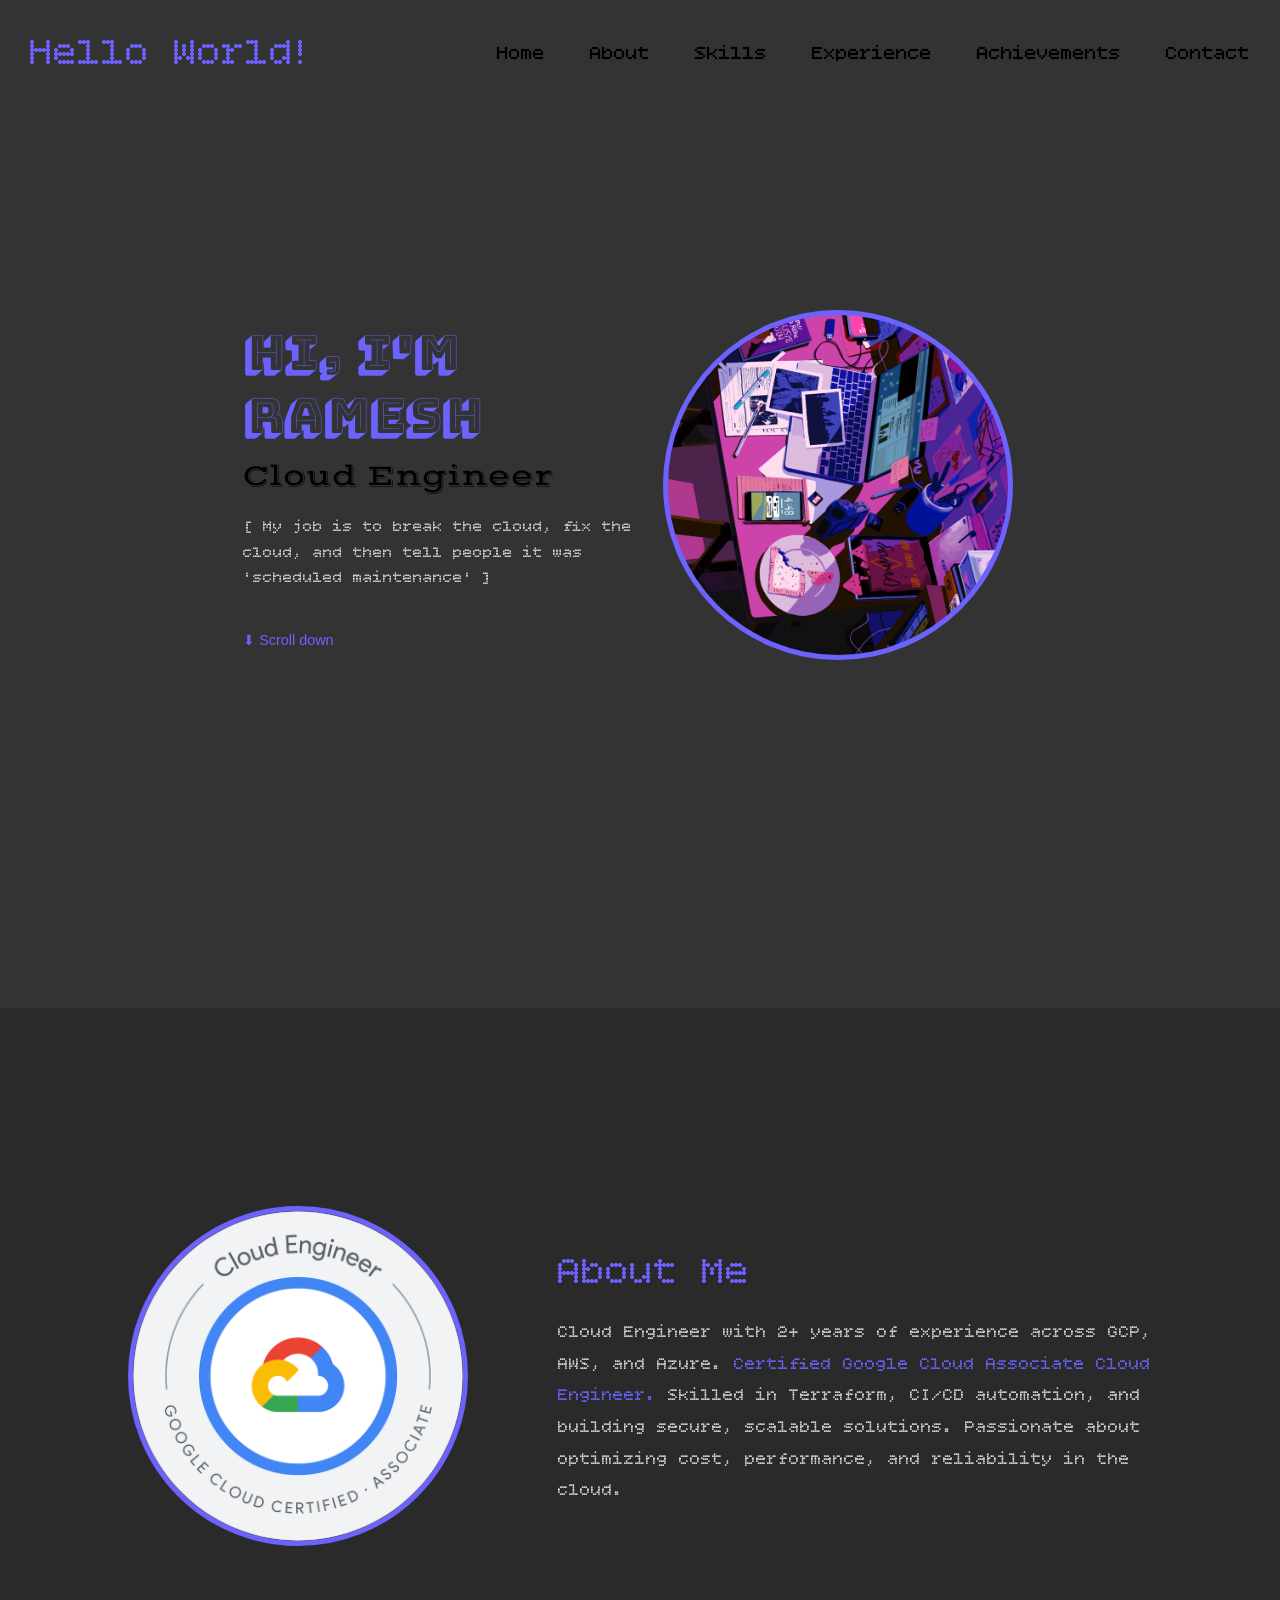
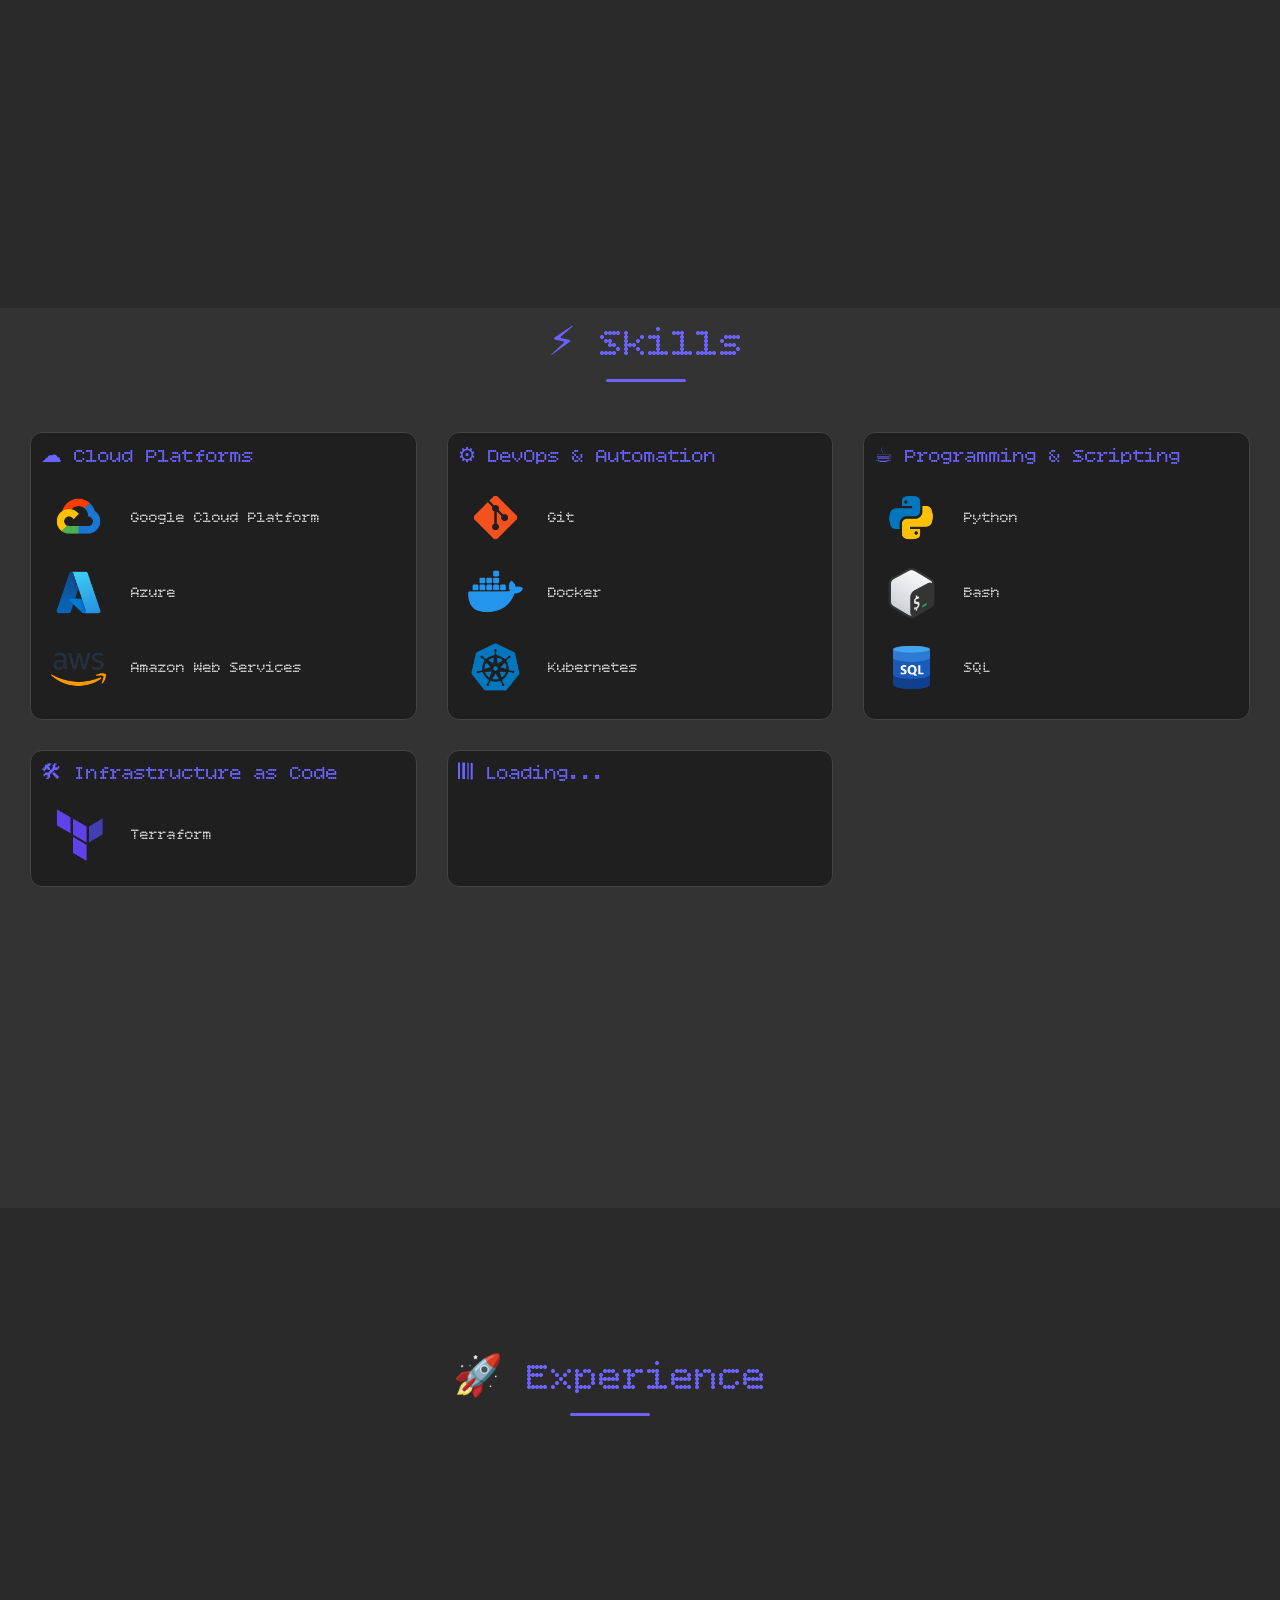
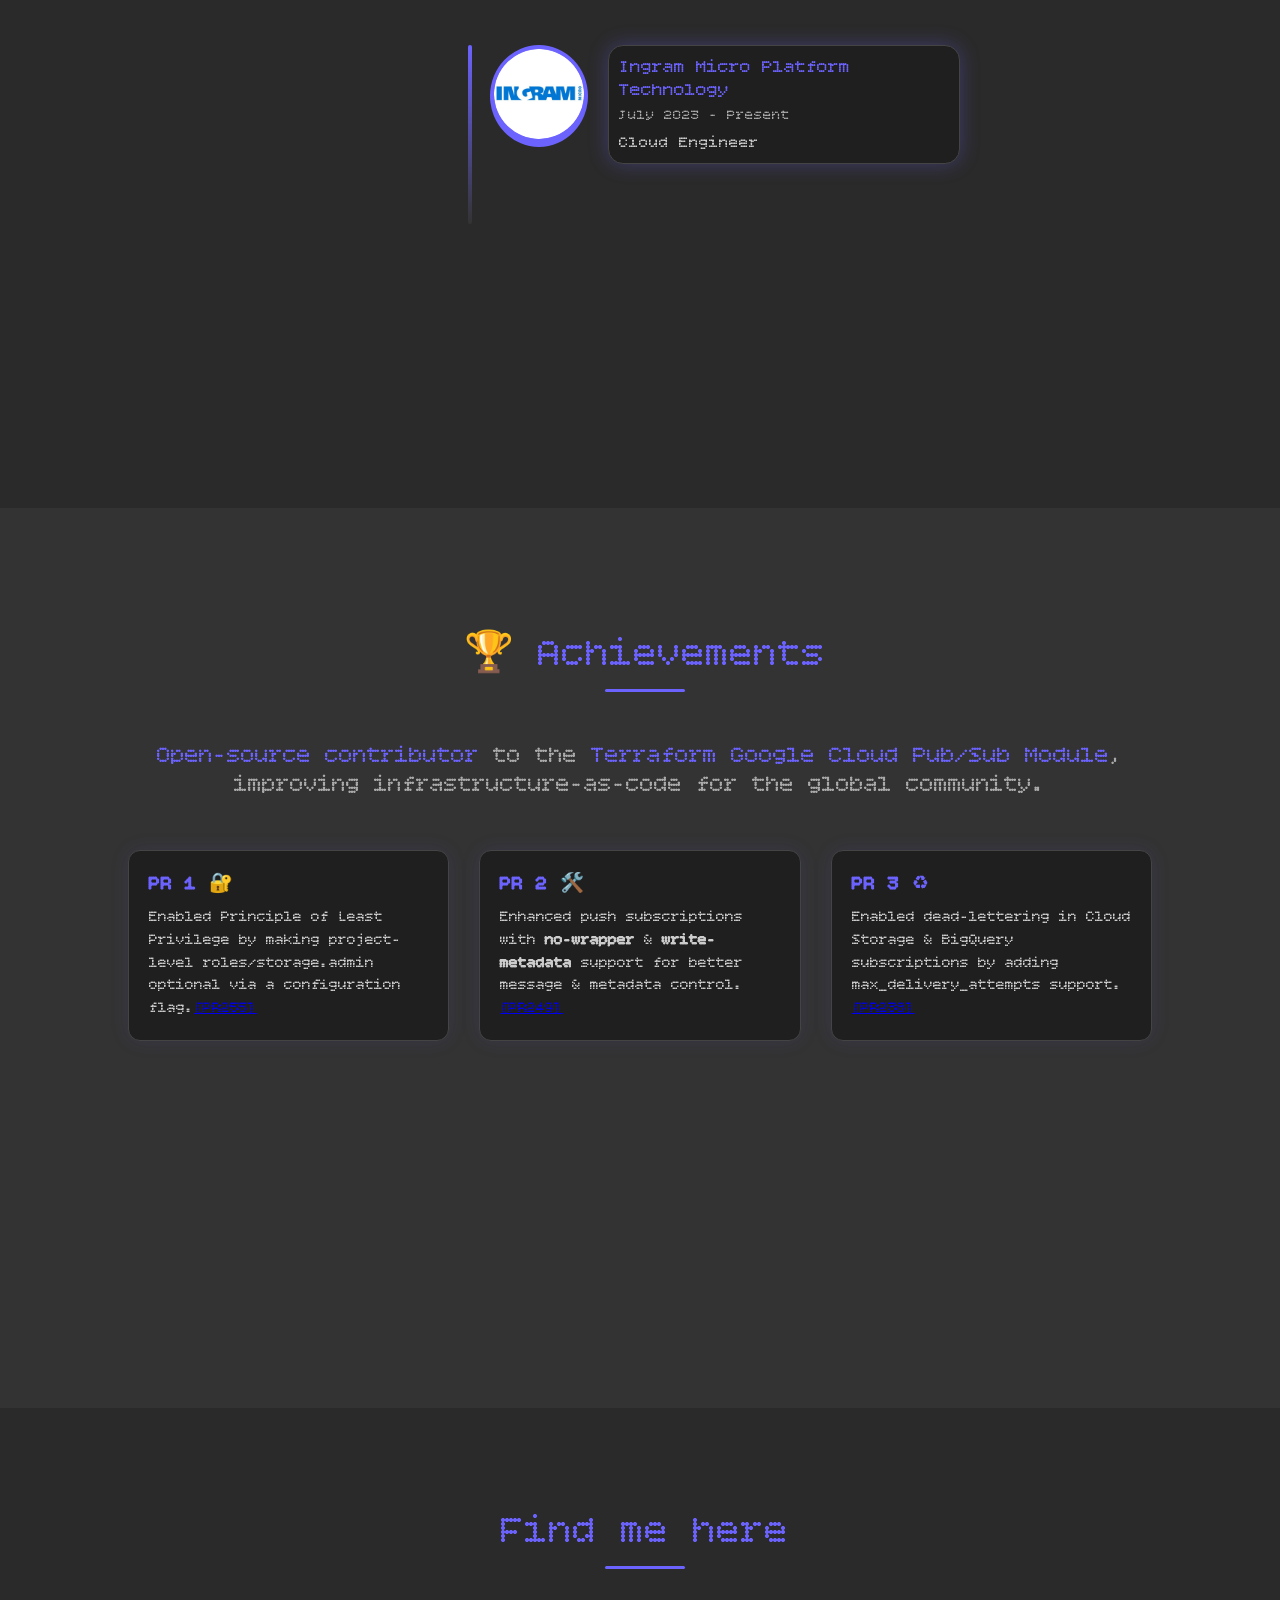
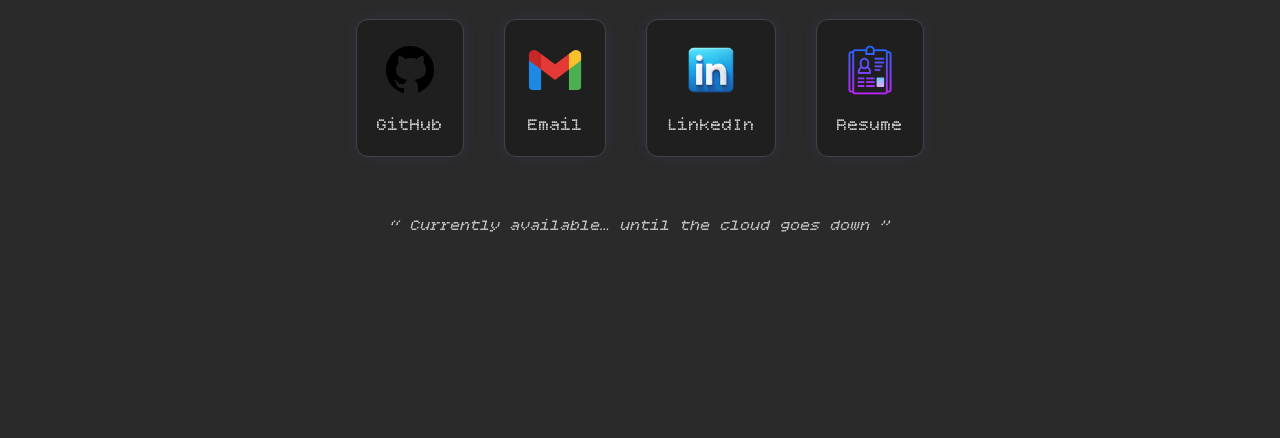
==== src/index.html @ 2ca356a4 "Final draft" ====
<!DOCTYPE html>
<html lang="en">
<head>
    <meta charset="UTF-8">
    <meta name="viewport" content="width=device-width, initial-scale=1.0">
    <title>Portfolio</title>
    <link rel="stylesheet" href="style.css">
    <link href="https://fonts.googleapis.com/css2?family=Bitcount+Single:wght@100..900&display=swap" rel="stylesheet">
    <link href="https://fonts.googleapis.com/css2?family=Finger+Paint&display=swap" rel="stylesheet">    
    <link href="https://fonts.googleapis.com/css2?family=Bungee+Shade&display=swap" rel="stylesheet">
    <link href="https://fonts.googleapis.com/css2?family=Vast+Shadow&display=swap" rel="stylesheet">
</head>
<body>

    <!-- ===== Navbar ===== -->
    <header>
        <div class="logo">Hello World!</div>

        <!-- Hamburger Menu Icon -->
        <div class="hamburger" id="hamburger">
            ☰
        </div>

        <nav id="nav-menu">
            <ul class="nav-links">
                <li><a href="#home" class="nav-link">Home</a></li>
                <li><a href="#about" class="nav-link">About</a></li>
                <li><a href="#skills" class="nav-link">Skills</a></li>
                <li><a href="#experience" class="nav-link">Experience</a></li>
                <li><a href="#achievements" class="nav-link">Achievements</a></li>
                <li><a href="#contact" class="nav-link">Contact</a></li>
            </ul>
        </nav>
    </header>

    <!-- ===== Hero Section ===== -->
<section class="hero" id="home">
    <div class="hero-text">
        <h1>Hi, I'm Ramesh</h1>
        <h3>Cloud Engineer</h3>
        <p>
            [ My job is to break the cloud, fix the cloud, and then tell people it was 'scheduled maintenance' ]
        </p>
        <div class="scroll-down">
            <span>⬇ Scroll down</span>
        </div>
    </div>

    <div class="hero-image">
        <div class="image-bg"></div>
        <img src="./assets/gif1.gif" alt="img1">
    </div>
</section>

<!-- ===== About Section ===== -->
<section class="about" id="about">
    <div class="about-image">
        <img src="./assets/badge.png" alt="About Me">
    </div>
    <div class="about-text">
        <h2>About Me</h2>
        <p>
            Cloud Engineer with 2+ years of experience across GCP, AWS, and Azure. 
            <span class="cert">Certified Google Cloud Associate Cloud Engineer.</span>
            Skilled in Terraform, CI/CD automation, and building secure, scalable solutions. 
            Passionate about optimizing cost, performance, and reliability in the cloud.
        </p>
    </div>
</section>


<section class="skills" id="skills">
    <h2 class="section-title">⚡ Skills</h2>
    <div class="skills-grid">

        <div class="skill-category">
            <h3>☁ Cloud Platforms</h3>
            <div class="skill-items">
                <span><img src="./assets/gcp.png" alt="GCP">Google Cloud Platform</span>
                <span><img src="./assets/azure.png" alt="Azure">Azure</span>
                <span><img src="./assets/aws.png" alt="AWS">Amazon Web Services</span>
            </div>
        </div>

        <div class="skill-category">
            <h3>⚙ DevOps & Automation</h3>
            <div class="skill-items">
                <span><img src="./assets/git.png" alt="Git">Git</span>
                <span><img src="./assets/docker.png" alt="Docker">Docker</span>
                <span><img src="./assets/kubernetes.png" alt="Kubernetes">Kubernetes</span>
            </div>
        </div>

        <div class="skill-category">
            <h3> ☕︎ Programming & Scripting</h3>
            <div class="skill-items">
                <span><img src="./assets/python.png" alt="Python">Python</span>
                <span><img src="./assets/bash.png" alt="Bash">Bash</span>
                <span><img src="./assets/sql.png" alt="SQL">SQL</span>

            </div>
        </div>

        <div class="skill-category" id="sk">
            <h3>🛠 Infrastructure as Code</h3>
            <div class="skill-items">
                <span><img src="./assets/terraform.png" alt="Terraform">Terraform</span>
            </div>
        </div>

        <div class="skill-category" id="sk">
            <h3>𝄃𝄃𝄂 Loading...</h3>
        </div>

    </div>
</section>

<section class="experience" id="experience">
    <h2 class="section-title">🚀 Experience</h2>

    <div class="timeline">
        <!-- First Job -->
        <div class="timeline-item">
            <div class="timeline-icon">
                <img src="./assets/img.png" alt="Ingram Micro Logo">
            </div>
            <div class="timeline-content">
                <h3>Ingram Micro Platform Technology</h3>
                <span class="date">July 2023 - Present</span>
                <p>
                    Cloud Engineer
                </p>
            </div>
        </div>
    </div>
</section>

<section class="achievements" id="achievements">
    <h2 class="section-title">🏆 Achievements</h2>
    
    <p class="achievement-note">
        <span>Open-source contributor</span> to the <span>Terraform Google Cloud Pub/Sub Module</span>, improving infrastructure-as-code for the global community.
    </p>

    <div class="achievements-grid">
        <div class="achievement-card">
            <h3>PR 1 🔐</a></h3>
            <p>Enabled Principle of Least Privilege by making project-level roles/storage.admin optional via a configuration flag.<a href="https://github.com/terraform-google-modules/terraform-google-pubsub/pull/255">[PR255]</a></p>
        </div>

        <div class="achievement-card">
            <h3>PR 2 🛠️</h3>
            <p>Enhanced push subscriptions with <b>no-wrapper</b> & <b>write-metadata</b> support for better message & metadata control.<a href="https://github.com/terraform-google-modules/terraform-google-pubsub/pull/249">[PR249]</a></p>
        </div>

        <div class="achievement-card">
            <h3>PR 3 ♻️</h3>
            <p>Enabled dead-lettering in Cloud Storage & BigQuery subscriptions by adding max_delivery_attempts support.<a href="https://github.com/terraform-google-modules/terraform-google-pubsub/pull/238">[PR238]</a></p>
        </div>
    </div>
</section>

<section class="contact" id="contact">
    <h2 class="section-title">Find me here</h2>
    
    <div class="contact-grid">
        <!-- GitHub -->
        <a href="https://github.com/Ram1604" target="_blank" class="contact-card">
            <img src="./assets/github.png" alt="GitHub">
            <span>GitHub</span>
        </a>
        
        <!-- Email -->
        <a href="mailto:rameshsudhan11@gmail.com" class="contact-card">
            <img src="./assets/gmail.png" alt="Email">
            <span>Email</span>
        </a>
        
        <!-- LinkedIn -->
        <a href="https://www.linkedin.com/in/rameshsudhan/" target="_blank" class="contact-card">
            <img src="./assets/linkedin.png" alt="LinkedIn">
            <span>LinkedIn</span>
        </a>

        <!-- Resume -->
        <a href="./assets/resume.pdf" target="_blank" class="contact-card">
            <img src="./assets/resume.png" alt="Resume">
            <span>Resume</span>
        </a>
    </div>

    <p class="sarcasm">
        “ Currently available… until the cloud goes down ”
    </p>
</section>



    <script src="script.js"></script>

</body>
</html>
---- src/style.css ----
* {
    margin: 0;
    padding: 0;
    box-sizing: border-box;
}

body {
    font-family: Arial, sans-serif;
    
}

/* ===== Navbar General Styles ===== */
header {
    display: flex;
    justify-content: space-between;
    align-items: center;
    padding-left: 30px;
    padding-right: 30px;
    padding-top: 30px;
    padding-bottom: 30px;
    position: sticky;
    top: 0;
    z-index: 1000;
    background-color: #333;
}

.logo {
    font-size: 2.5rem;
    font-weight: bold;
    color: #6c63ff;
    font-family: "Bitcount Single", system-ui;
    font-optical-sizing: auto;
    font-weight: 400;
    font-style: normal;
    font-variation-settings:
     "slnt" 0,
     "CRSV" 0.5,
     "ELSH" 0,
     "ELXP" 0;
}

.nav-links {
    list-style: none;
    display: flex;
    gap: 45px;
    font-size: 20px;
    font-family: "Bitcount Single", system-ui;
    font-optical-sizing: auto;
    font-weight: 400;
    font-style: normal;
    font-variation-settings:
     "slnt" 0,
     "CRSV" 0.5,
     "ELSH" 0,
     "ELXP" 0;
}


.nav-link {
    text-decoration: none;
    color: black;
    font-weight: 500;
}

.nav-links a.active,
.nav-links a:hover {
    color: #6c63ff;
}

/* ===== Hamburger Icon ===== */
.hamburger {
    display: none;
    font-size: 1.8rem;
    cursor: pointer;
}

.hamburger.hide {
    display: none !important;
}


/* ==== 1st page ====*/

.hero {
    display: flex;
    align-items: center;
    justify-content: space-between;
    padding-top: 13px;
    padding-bottom: 160px;
    padding-left: 19%;
    padding-right: 19%;
    background-color: #333;
    min-height: 100vh;
    flex-wrap: wrap;
}

.hero-text {
    flex: 1;
}

.hero-text h1 {
    font-size: 3rem;
    font-weight: bold;
    color: #6c63ff;
    font-family: "Bungee Shade", sans-serif;
    font-weight: 400;
    font-style: normal;
}

.hero-text h1 span {
    color: #6c63ff;
}

.hero-text h3 {
    font-size: 1.9rem;
    color: balck;
    margin-top: 10px;
    font-family: "Vast Shadow", serif;
    font-weight: 500;
    font-style: normal;
}

.hero-text p {
    font-size: 1rem;
    color: #ccc;
    margin: 20px 0;
    line-height: 1.6;
    max-width: 400px;
    font-family: "Bitcount Single", system-ui;
    font-optical-sizing: auto;
    font-weight: 400;
    font-style: normal;
    font-variation-settings:
     "slnt" 0,
     "CRSV" 0.5,
     "ELSH" 0,
     "ELXP" 0;
    
}

.btn {
    display: inline-block;
    padding: 10px 20px;
    background: #6c63ff;
    color: white;
    text-decoration: none;
    border-radius: 5px;
    font-weight: 500;
}

.scroll-down {
    margin-top: 40px;
    font-size: 0.9rem;
    color: #6c63ff;
}

.hero-image {
    position: relative;
    flex: 1;
    display: flex;
    justify-content: center;
    align-items: center;
}

.image-bg {
    position: absolute;
    width: 350px;
    height: 350px;
    background: #6c63ff;
    border-radius: 50%;
    z-index: 0;
}

.hero-image img {
    position: relative;
    width: 340px;
    border-radius: 50%;
    object-fit: cover;
    z-index: 1;
}

/* ===== About Section ===== */

.about {
    display: flex;
    align-items: center;
    justify-content: space-between;
    background-color: #2a2a2a; /* subtle difference from hero background */
    gap: 90px;
    padding-top: 30px;
    padding-bottom: 190px;
    padding-left: 10%;
    padding-right: 10%;
    min-height: 100vh;
    flex-wrap: wrap;
}

.about-image img {
    width: 340px;
    border-radius: 50%;
    object-fit: cover;
    border: 5px solid #6c63ff;
    
}

.about-text {
    flex: 1;
    color: #ddd;
    font-family: "Bitcount Single", system-ui;
    background-color: #2a2a2a;
}

.about-text h2 {
    font-size: 2.5rem;
    color: #6c63ff;
    margin-bottom: 20px;
    font-family: "Bitcount Single", system-ui;
    font-optical-sizing: auto;
    font-weight: 400;
    font-style: normal;
    background-color: #2a2a2a;
    font-variation-settings:
     "slnt" 0,
     "CRSV" 0.5,
     "ELSH" 0,
     "ELXP" 0;
}

.about-text p {
    font-size: 1.1rem;
    line-height: 1.8;
    color: #ccc;
    background-color: #2a2a2a;
}

.about-text .cert {
    color: #6c63ff;
    background-color: #2a2a2a;
}

/* ===== Skill Section ===== */

.skills {
    padding-top: 10px;
    padding-bottom: 100px;
    padding-left: 30px;
    padding-right: 30px;
    background-color: #333;
    min-height: 100vh;
    flex-wrap: wrap;
}

.section-title {
    font-family: "Bitcount Single", system-ui;
    font-optical-sizing: auto;
    font-weight: 400;
    font-style: normal;
    font-variation-settings:
     "slnt" 0,
     "CRSV" 0.5,
     "ELSH" 0,
     "ELXP" 0;
    font-size: 2.5em;
    text-align: center;
    margin-bottom: 50px;
    color: #6c63ff;
    position: relative;
}

.section-title::after {
    content: "";
    display: block;
    width: 80px;
    height: 3px;
    background: #6c63ff;
    margin: 10px auto 0;
    border-radius: 3px;
}

.skills-grid {
    display: grid;
    grid-template-columns: repeat(auto-fit, minmax(320px, 1fr));
    gap: 30px;
}

.skill-category {
    background: #1f1f1f;
    padding: 10px;
    border-radius: 12px;
    border: 1px solid #444;
    transition: transform 0.3s ease, box-shadow 0.3s ease;
}


.skill-category:hover {
    transform: translateY(-5px);
    box-shadow: 0 0 15px #6c63ff;
}

.skill-category h3 {
    font-size: 1.3rem;
    color: #6c63ff;
    margin-bottom: 15px;
    font-family: "Bitcount Single", system-ui;
    font-optical-sizing: auto;
    font-weight: 400;
    font-style: normal;
    font-variation-settings:
     "slnt" 0,
     "CRSV" 0.5,
     "ELSH" 0,
     "ELXP" 0;
}

.skill-items span {
    display: flex;
    gap: 15px;
    align-items: center;
    margin: 8px 0;
    font-size: 0.95rem;
    color: #ccc;
    padding: 6px 10px;
    border-radius: 8px;
    transition: background 0.3s ease;
    font-family: "Bitcount Single", system-ui;
    font-optical-sizing: auto;
    font-weight: 400;
    font-style: normal;
    font-variation-settings:
     "slnt" 0,
     "CRSV" 0.5,
     "ELSH" 0,
     "ELXP" 0;
}

.skill-items img {
    width: 55px;
    height: 55px;
    margin-right: 10px;
}


.skill-category {
    opacity: 0;
    transform: translateY(30px);
    transition: all 0.6s ease;
}

.skill-category.visible {
    opacity: 1;
    transform: translateY(0);
}

/* ===== Experience Section ===== */


.experience {
    background-color: #2a2a2a;
    color: #ccc;
    display: flex;
    align-items: center;
    justify-content: space-between;
    background-color: #2a2a2a;
    gap: 90px;
    padding-top: 100px;
    padding-bottom: 240px;
    padding-left: 35%;
    padding-right: 25%;
    min-height: 100vh;
    flex-wrap: wrap;
}

.section-title {
    align-items: center;
    padding-left: 1%;
}

.timeline {
    position: relative;
    padding-left: 50px;
}

.timeline::before {
    content: "";
    position: absolute;
    left: 20px;
    top: 0;
    bottom: 0;
    width: 4px;
    background: linear-gradient(#6c63ff, #333);
    border-radius: 2px;
}

.timeline-item {
    position: relative;
    margin-bottom: 60px;
    opacity: 0;
    transform: translateY(50px);
    transition: all 0.6s ease;
    padding-left: 100px;
}

.timeline-item.visible {
    opacity: 1;
    transform: translateY(0);
}

.timeline-icon {
    position: absolute;
    left: -8px;
    background: #6c63ff;
    border-radius: 50%;
    padding: 1px;
    border: 3px solid #6c63ff;
}

.timeline-icon img {
    width: 90px;
    height: 90px;
    border-radius: 50%;
}

.timeline-content {
    background: #1f1f1f;
    padding:10px;
    border-radius: 15px;
    margin-left: 10px;
    border: 1px solid #444;
    box-shadow: 0 0 20px rgba(108, 99, 255, 0.3);
}

.timeline-content p {
    font-family: "Bitcount Single", system-ui;
    font-optical-sizing: auto;
    font-weight: 400;
    font-style: normal;
    font-variation-settings:
     "slnt" 0,
     "CRSV" 0.5,
     "ELSH" 0,
     "ELXP" 0;
}

.timeline-content h3 {
    margin-bottom: 5px;
    color: #6c63ff;
    font-family: "Bitcount Single", system-ui;
    font-optical-sizing: auto;
    font-weight: 400;
    font-style: normal;
    font-variation-settings:
     "slnt" 0,
     "CRSV" 0.5,
     "ELSH" 0,
     "ELXP" 0;
}

.timeline-content .date {
    font-size: 0.9rem;
    color: #aaa;
    display: block;
    margin-bottom: 10px;
    font-family: "Bitcount Single", system-ui;
    font-optical-sizing: auto;
    font-weight: 400;
    font-style: normal;
    font-variation-settings:
     "slnt" 0,
     "CRSV" 0.5,
     "ELSH" 0,
     "ELXP" 0;
}

/* ===== Achievements Section ===== */


.achievements {
    background-color: #333;
    padding: 120px 10%;
    color: #ccc;
    text-align: center;
    min-height: 100vh;
    flex-wrap: wrap;
}

.achievements-grid {
    display: grid;
    grid-template-columns: repeat(auto-fit, minmax(320px, 1fr));
    gap: 30px;
    margin-top: 50px;
}

.achievement-card {
    background: #1f1f1f;
    border: 1px solid #444;
    padding: 20px;
    border-radius: 12px;
    box-shadow: 0 0 20px rgba(108, 99, 255, 0.1);
    transition: transform 0.3s ease, box-shadow 0.3s ease;
    text-align: left;
    font-family: "Bitcount Single", system-ui;
    opacity: 0;
    transform: translateY(30px);
}

.achievement-card p code {
    color: #6c63ff;
}

.achievement-card h3 {
    color: #6c63ff;
    margin-bottom: 10px;
    font-size: 1.2rem;
}

.achievement-card p {
    font-size: 0.95rem;
    color: #ccc;
    line-height: 1.5;
}

.achievement-card:hover {
    transform: translateY(-5px);
    box-shadow: 0 0 15px #6c63ff;
}

.achievement-note {
    margin-top: 40px;
    font-size: 1rem;
    color: #aaa;
    font-style: italic;
}

.achievement-card.visible {
    opacity: 1;
    transform: translateY(0);
    transition: all 0.6s ease;
}

.achievement-note {
    font-family: "Bitcount Single", system-ui;
    font-optical-sizing: auto;
    font-weight: 400;
    font-style: normal;
    font-size: 1.5rem;
    font-variation-settings:
     "slnt" 0,
     "CRSV" 0.5,
     "ELSH" 0,
     "ELXP" 0;
}

.achievement-note span {
    color:#6c63ff;
}

/* ===== Contact Section ===== */

.contact {
    background-color: #2a2a2a;
    padding: 100px 10%;
    text-align: center;
    color: #ccc;
    min-height: 70vh;
    flex-wrap: wrap;

}

.contact-grid {
    display: flex;
    justify-content: center;
    gap: 40px;
    flex-wrap: wrap;
    margin-top: 50px;
}

.contact-card {
    background: #1f1f1f;
    padding: 20px;
    border-radius: 12px;
    border: 1px solid #444;
    box-shadow: 0 0 15px rgba(108, 99, 255, 0.1);
    text-decoration: none;
    color: #ccc;
    font-family: "Bitcount Single", system-ui;
    font-size: 1.1rem;
    transition: transform 0.3s ease, box-shadow 0.3s ease;
    display: flex;
    flex-direction: column;
    align-items: center;
    gap: 15px;
}

.contact-card img {
    width: 60px;
    height: 60px;
}

.contact-card:hover {
    transform: translateY(-5px);
    box-shadow: 0 0 15px #6c63ff;
    color: #6c63ff;
}

.sarcasm {
    margin-top: 60px;
    font-size: 1rem;
    font-style: italic;
    color: #ccc;
    font-family: "Bitcount Single", system-ui;
}



/* Mobile Responsive */
@media (max-width: 768px) {
    .about {
        flex-direction: column;
        text-align: center;
        padding: 50px 10%;
    }

    .about-image img {
        width: 200px;
        margin-bottom: 20px;
    }

    .about-text h2 {
        font-size: 2rem;
    }

    .about-text p {
        font-size: 1rem;
    }
}


/* ===== Mobile Styles ===== */
@media (max-width: 768px) {
    .hamburger {
        display: block;
    }

    nav {
        display: none;
        position: absolute;
        top: 60px;
        right: 0;
        background: #333;
        width: 200px;
        border-radius: 5px;
        box-shadow: 0 5px 15px rgba(0,0,0,0.1);
    }

    nav.show {
        display: block;
    }

    .nav-links {
        flex-direction: column;
        padding: 10px;
        gap: 5px;
    }

    .nav-links li {
        margin: 10px 0;
    }

    .logo {
        font-size: 1.5rem;
    }

    /* Hero section mobile adjustments */
    .hero {
        flex-direction: column-reverse; /* text first, image second */
        padding: 40px 10%; /* less padding for mobile */
        gap: 20px; /* space between text and image */
    }

    .hero-text h1 {
        font-size: 2rem;
    }

    .hero-text h3 {
        font-size: 1.5rem;
    }

    .hero-text {
        text-align: center;
    }

    .hero-text p {
        max-width: 100%;
    }

    .hero-image {
        margin-bottom: 0;
    }

    .image-bg {
        width: 220px;
        height: 220px;
    }

    .hero-image img {
        width: 210px;
    }

    .skills-grid {
        grid-template-columns: 1fr;
    }
    .timeline-item {
        padding-left: 60px;
    }

    .about-text p {
        font-size: 0.9rem;
        line-height: 1.8;
        color: #ccc;
        background-color: #2a2a2a;
    }

    .about {
        display: flex;
        align-items: center;
        justify-content: space-between;
        background-color: #2a2a2a;
        padding-bottom: 10px;
        padding-left: 10%;
        padding-right: 10%;    
    }

    .skills {
        padding: 13px 10%;
    }

    .section-title {
        font-size: 1.5em;
    }

    .skills-grid {
        display: grid;
        grid-template-columns: repeat(auto-fit, minmax(320px, 1fr));
        gap: 5px;
    }

    .skill-category {
        padding: 10px;
    }

    .skill-category h3 {
        font-size: 1em;
    }

    .skill-items span {
        font-size: 1rem;
        padding: 0px 8px;
    }

    .skill-items img {
        width: 23px;
        height: 23px;
    }

    .experience {
        padding-left: 100px;
        padding-right: 100px;
        padding-bottom: 260px;
        padding-top: 15px;
    }

    .timeline {
        padding-left: 45px;
    }

    .timeline-item {
        padding-left: 70px;
    }

    .timeline-icon {
        border-radius: 50%;
    }

    .timeline-icon img {
        width: 60px;
        height: 60px;
        border-radius: 50%;
    }

    .timeline-content h3 {
        font-size: 20px;
    }

    .timeline-content p {
        font-size: 20px;
    }

    .achievements {
        padding: 40px 10%;
    }

    .achievement-note {
        font-size: 1rem
    }

    .achievements-grid {
        gap: 2px;
        margin-top: 5px;
    }

    .achievement-card {
        padding: 5px
    }

    .achievement-note {
        margin-top: 10px;
    }
}
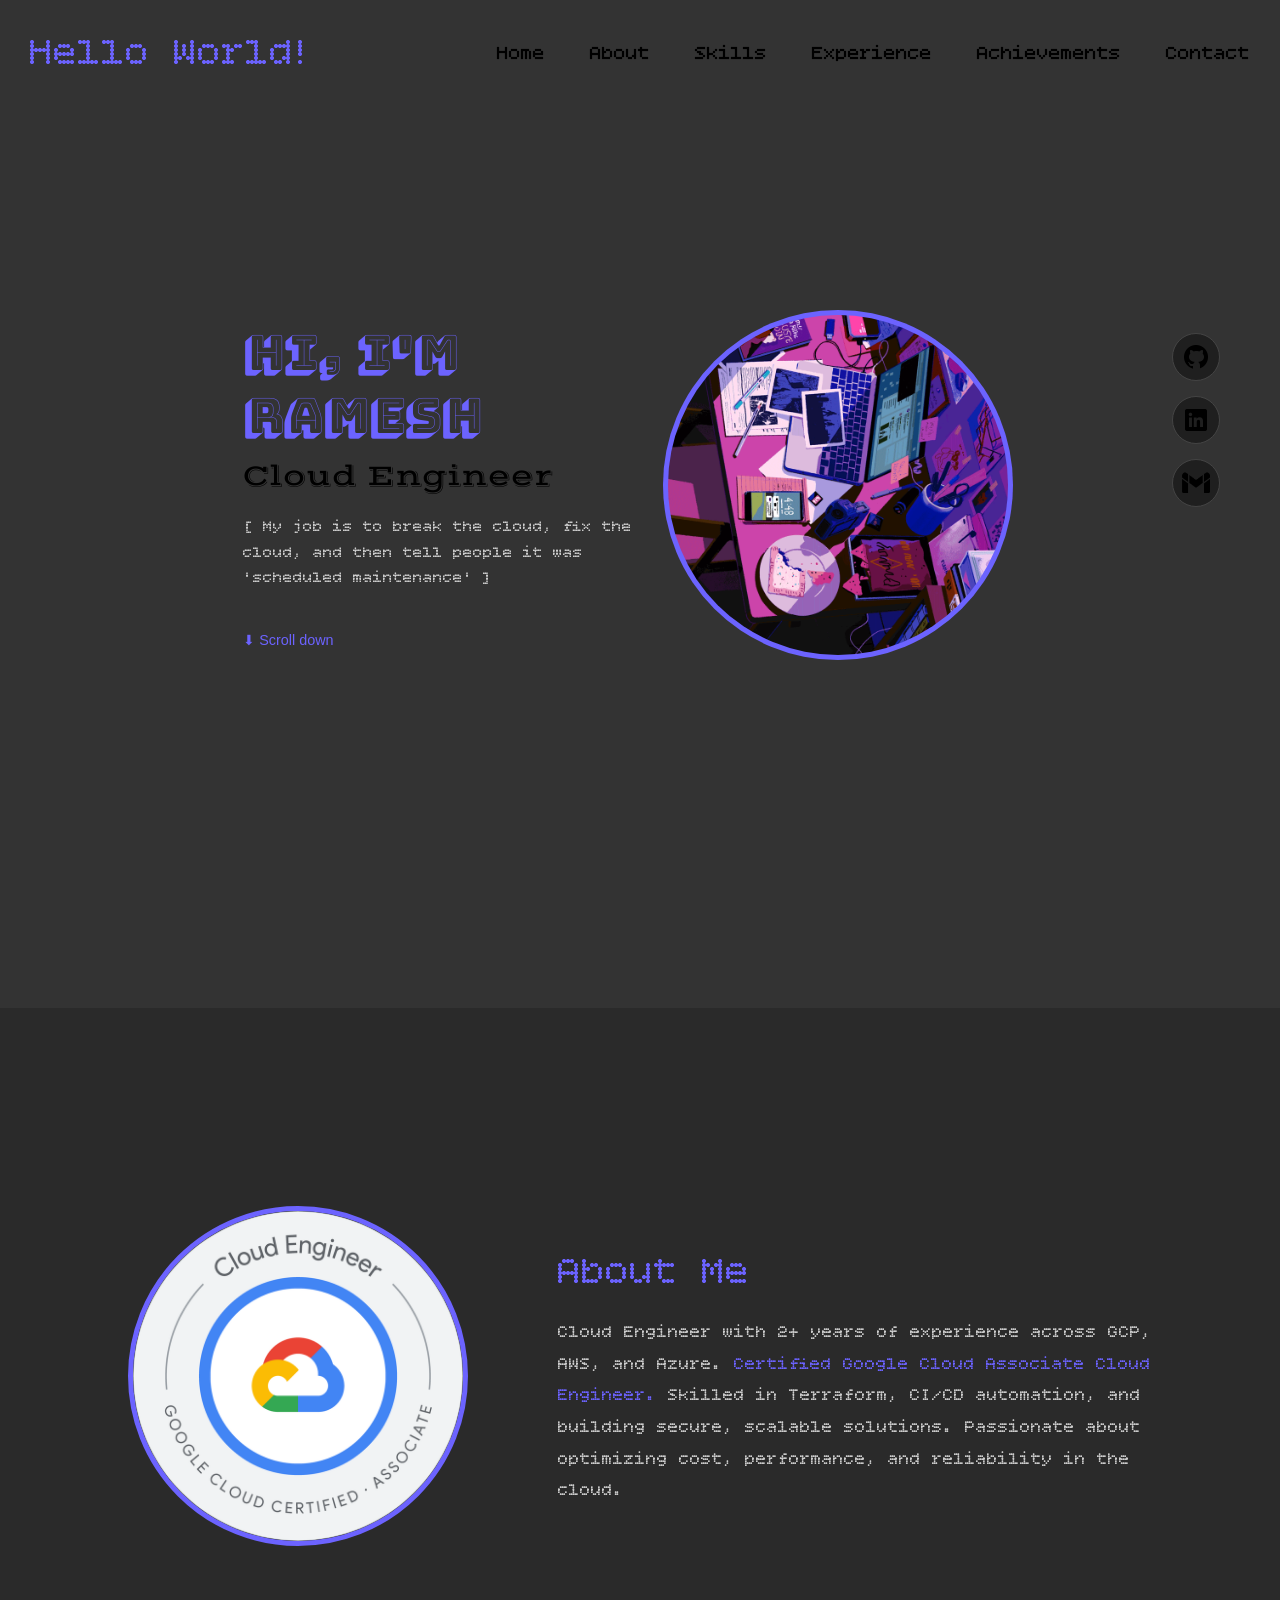
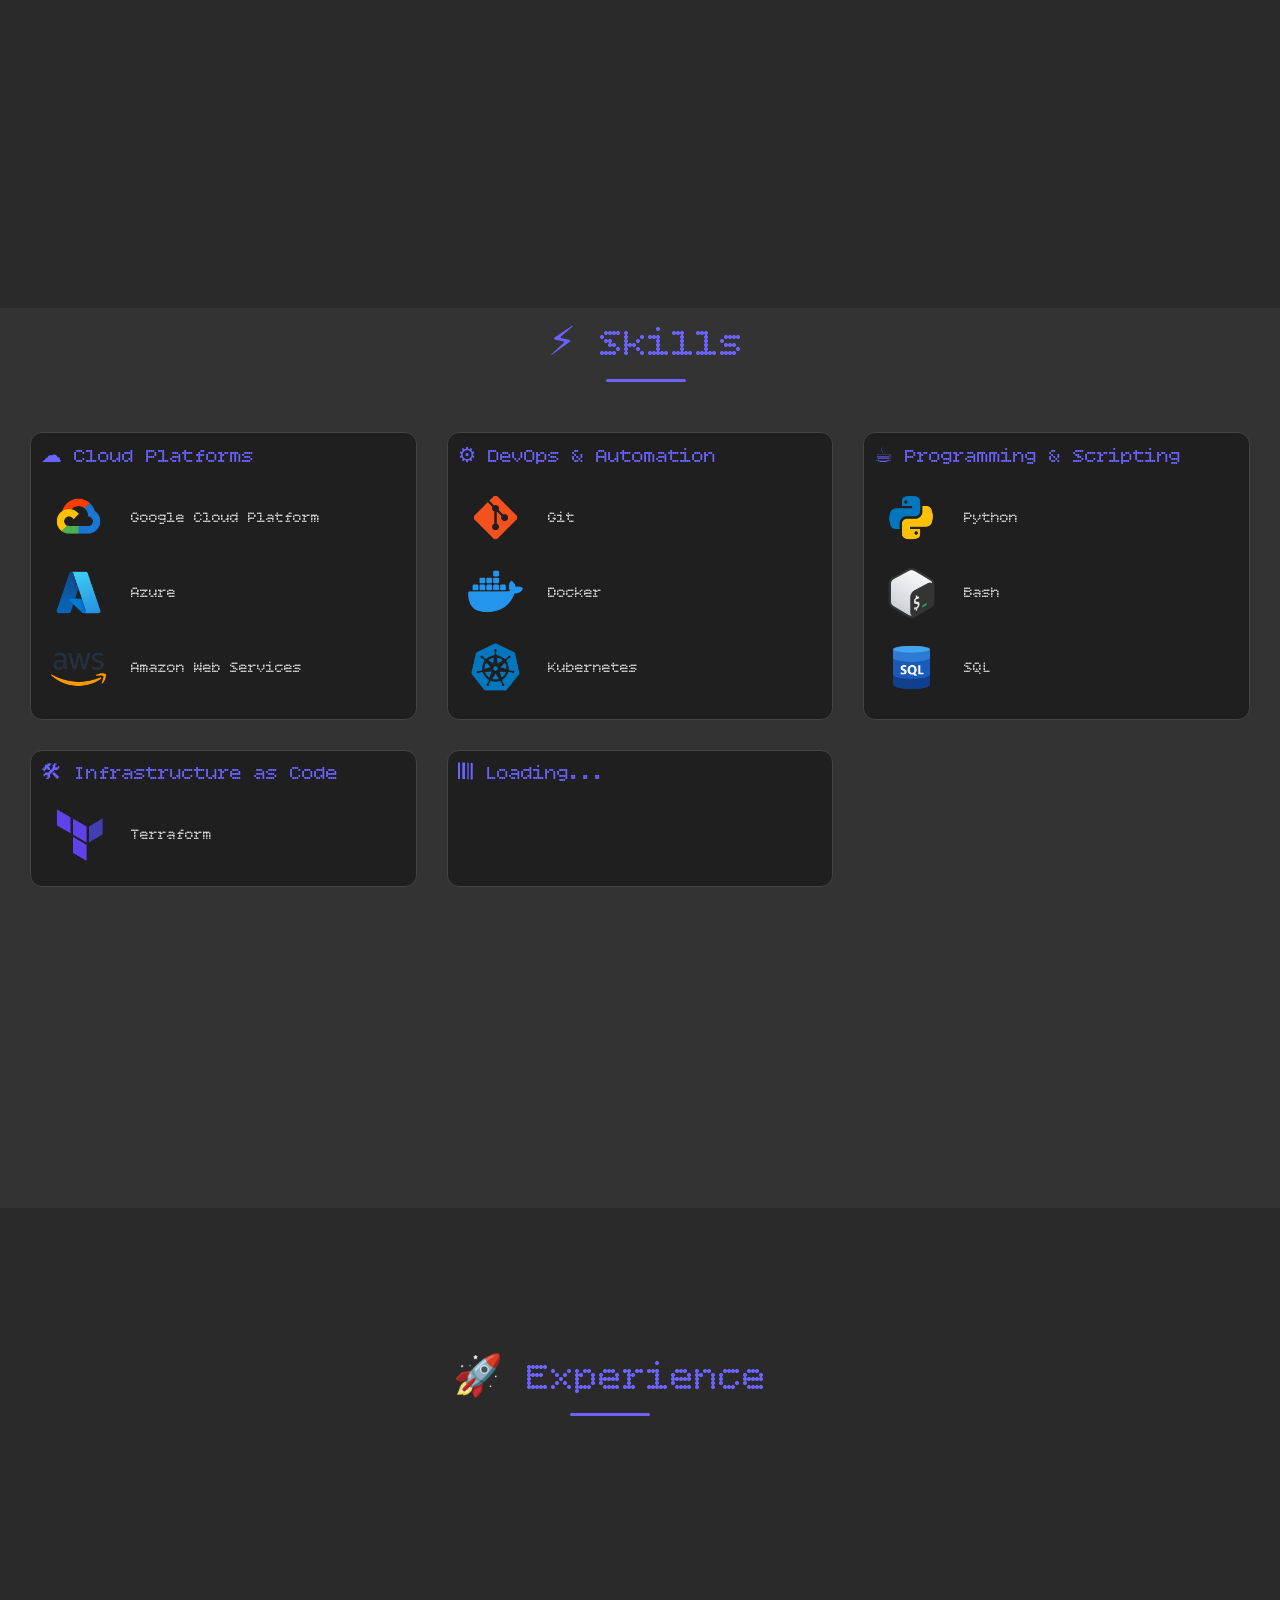
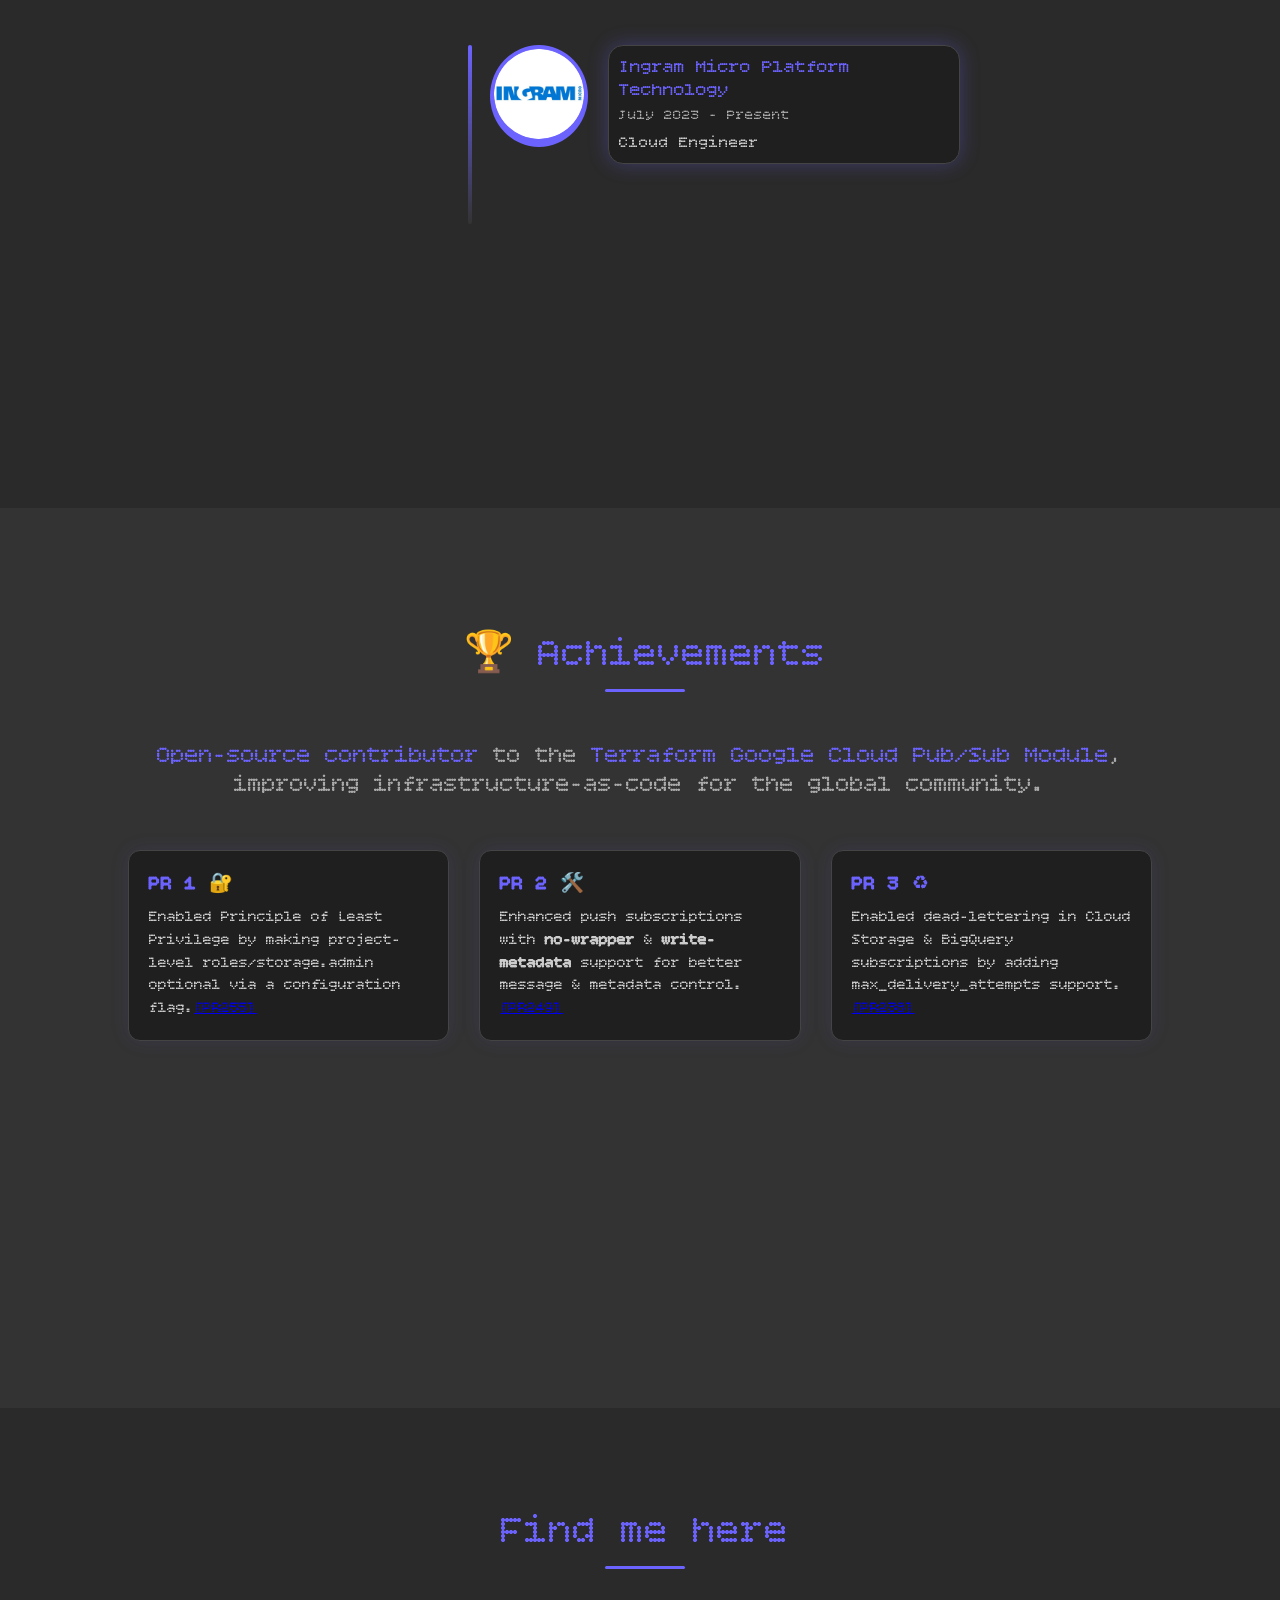
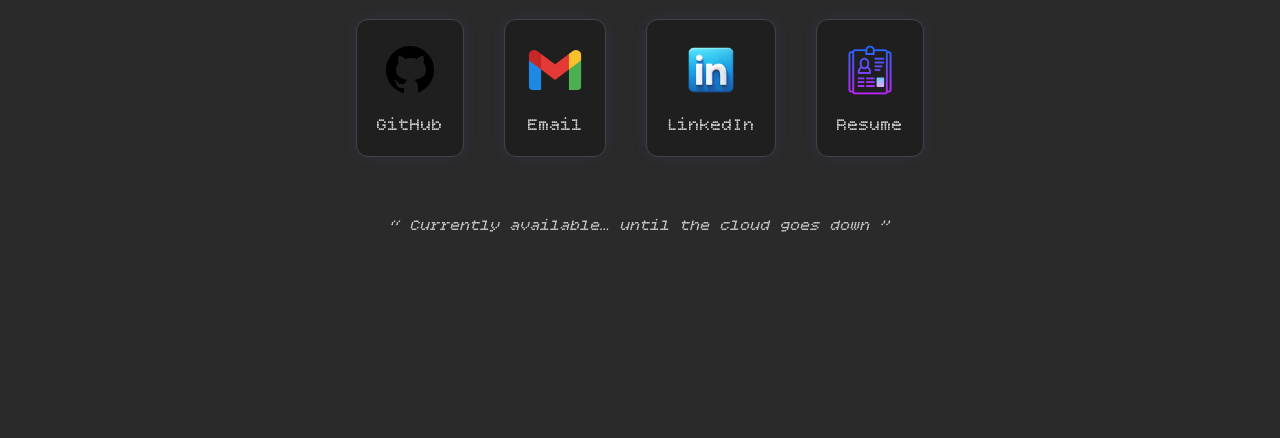
==== commit 0a50c373: "Adding social icons to page 1" ====
--- a/src/index.html
+++ b/src/index.html
@@ -12,7 +12,7 @@
 </head>
 <body>
 
-    <!-- ===== Navbar ===== -->
+    <!-- Navbar -->
     <header>
         <div class="logo">Hello World!</div>
 
@@ -33,7 +33,7 @@
         </nav>
     </header>
 
-    <!-- ===== Hero Section ===== -->
+    <!-- Home Section -->
 <section class="hero" id="home">
     <div class="hero-text">
         <h1>Hi, I'm Ramesh</h1>
@@ -50,9 +50,16 @@
         <div class="image-bg"></div>
         <img src="./assets/gif1.gif" alt="img1">
     </div>
-</section>
-
-<!-- ===== About Section ===== -->
+
+    <!-- Social Icons -->
+     <div class="social-icons">
+        <a href="https://github.com/Ram1604" target="_blank"><img src="./assets/github.png" alt="GitHub"></a>
+        <a href="https://www.linkedin.com/in/rameshsudhan/" target="_blank"><img src="./assets/linkedin1.png" alt="LinkedIn"></a>
+        <a href="mailto:rameshsudhan11@gmail.com"><img src="./assets/gmail1.png" alt="Email"></a>
+    </div>
+</section>
+
+<!--  About Section -->
 <section class="about" id="about">
     <div class="about-image">
         <img src="./assets/badge.png" alt="About Me">
--- a/src/style.css
+++ b/src/style.css
@@ -8,6 +8,72 @@
     font-family: Arial, sans-serif;
     
 }
+
+.hero,
+.about,
+.skills,
+.experience,
+.achievements,
+.contact {
+    padding-top: 60px; /* smaller consistent padding */
+    padding-bottom: 60px;
+}
+
+section {
+    margin: 0;
+}
+
+.hero,
+.about,
+.skills,
+.experience,
+.achievements,
+.contact {
+    background-clip: border-box;
+}
+
+html {
+    scroll-behavior: smooth;
+}
+
+:target {
+    scroll-margin-top: 80px; /* same as navbar height */
+}
+
+
+
+/* ===== Social Icons in Navbar ===== */
+.social-icons {
+    display: flex;
+    flex-direction: column;
+    gap: 15px;
+    position: absolute;
+    right: 60px;
+    top: 420px;
+    transform: translateY(-50%);
+}
+
+.social-icons a {
+    display: flex;
+    justify-content: center;
+    align-items: center;
+    background: #1f1f1f;
+    padding: 8px;
+    border-radius: 50%;
+    transition: transform 0.3s ease, box-shadow 0.3s ease;
+    border: 1px solid #444;
+}
+
+.social-icons img {
+    width: 30px;
+    height: 30px;
+}
+
+.social-icons a:hover {
+    transform: scale(1.2) rotate(10deg);
+    box-shadow: 0 0 12px #6c63ff;
+}
+
 
 /* ===== Navbar General Styles ===== */
 header {
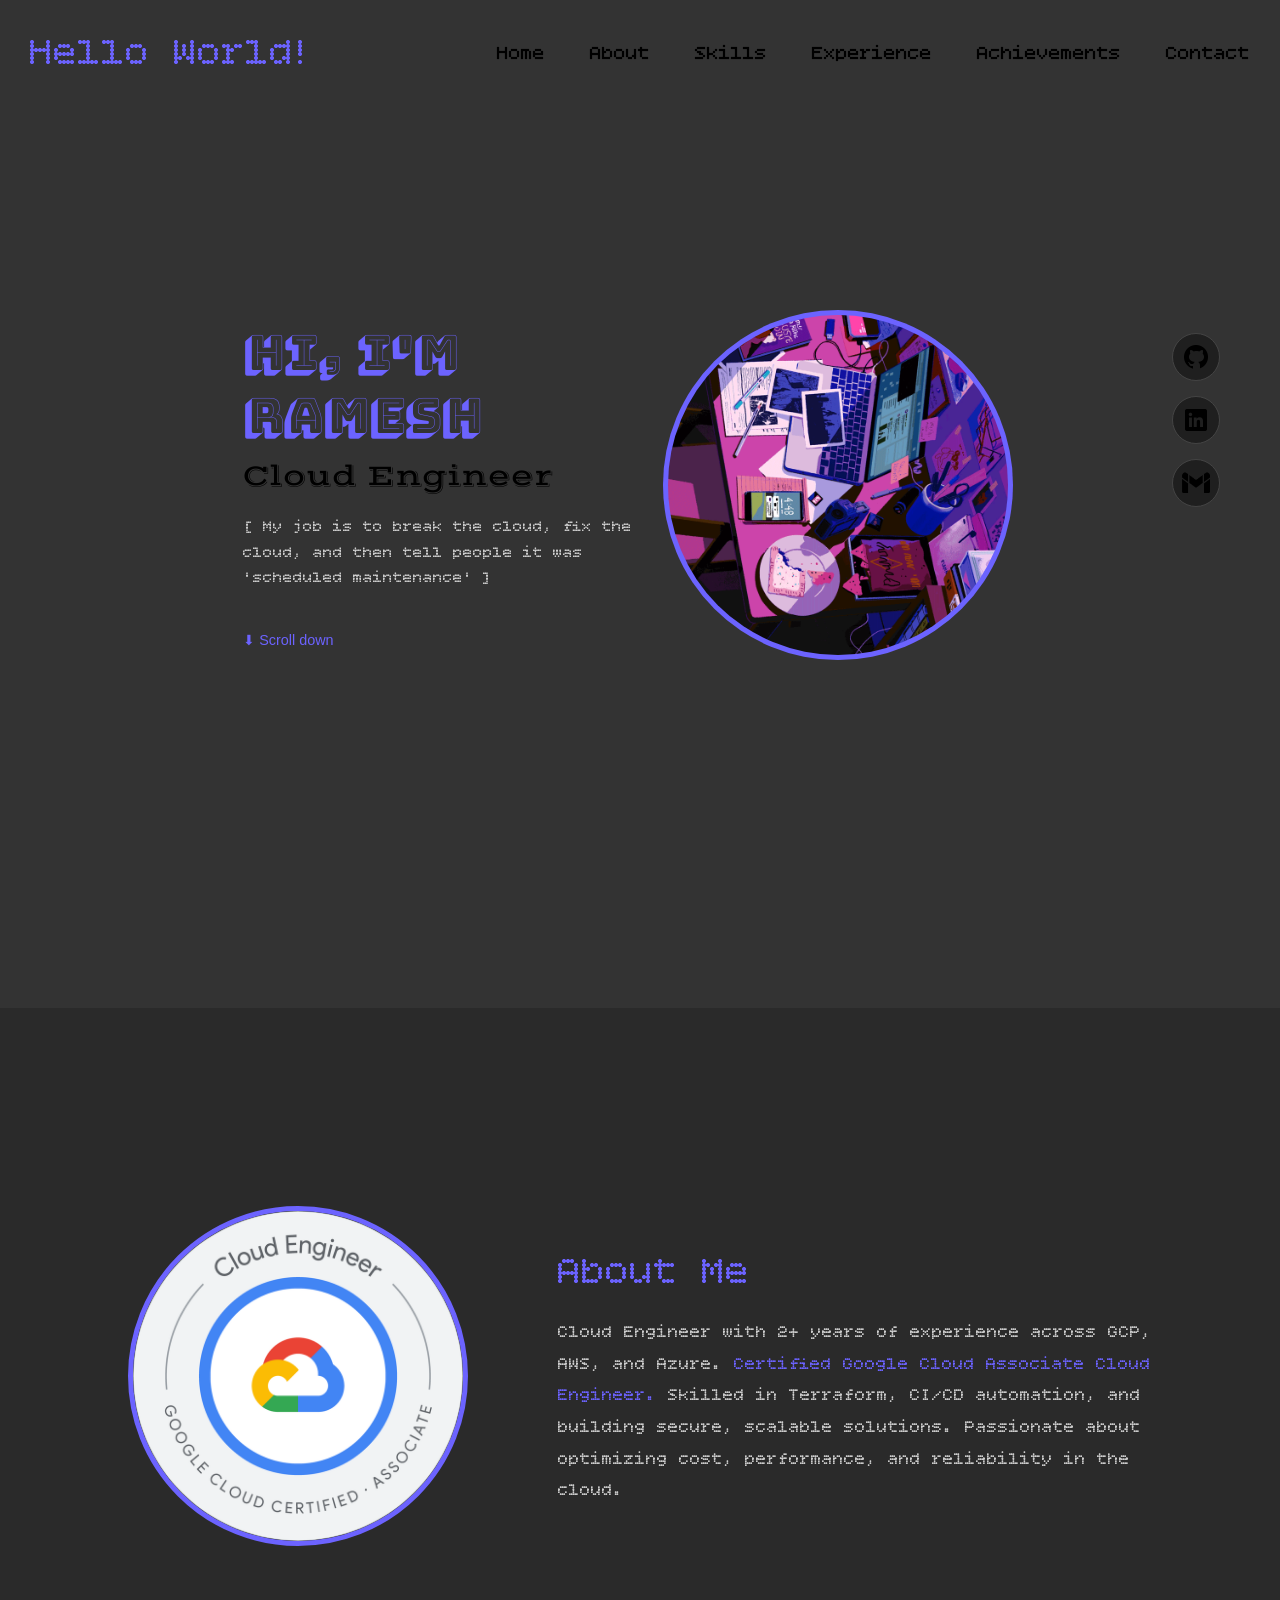
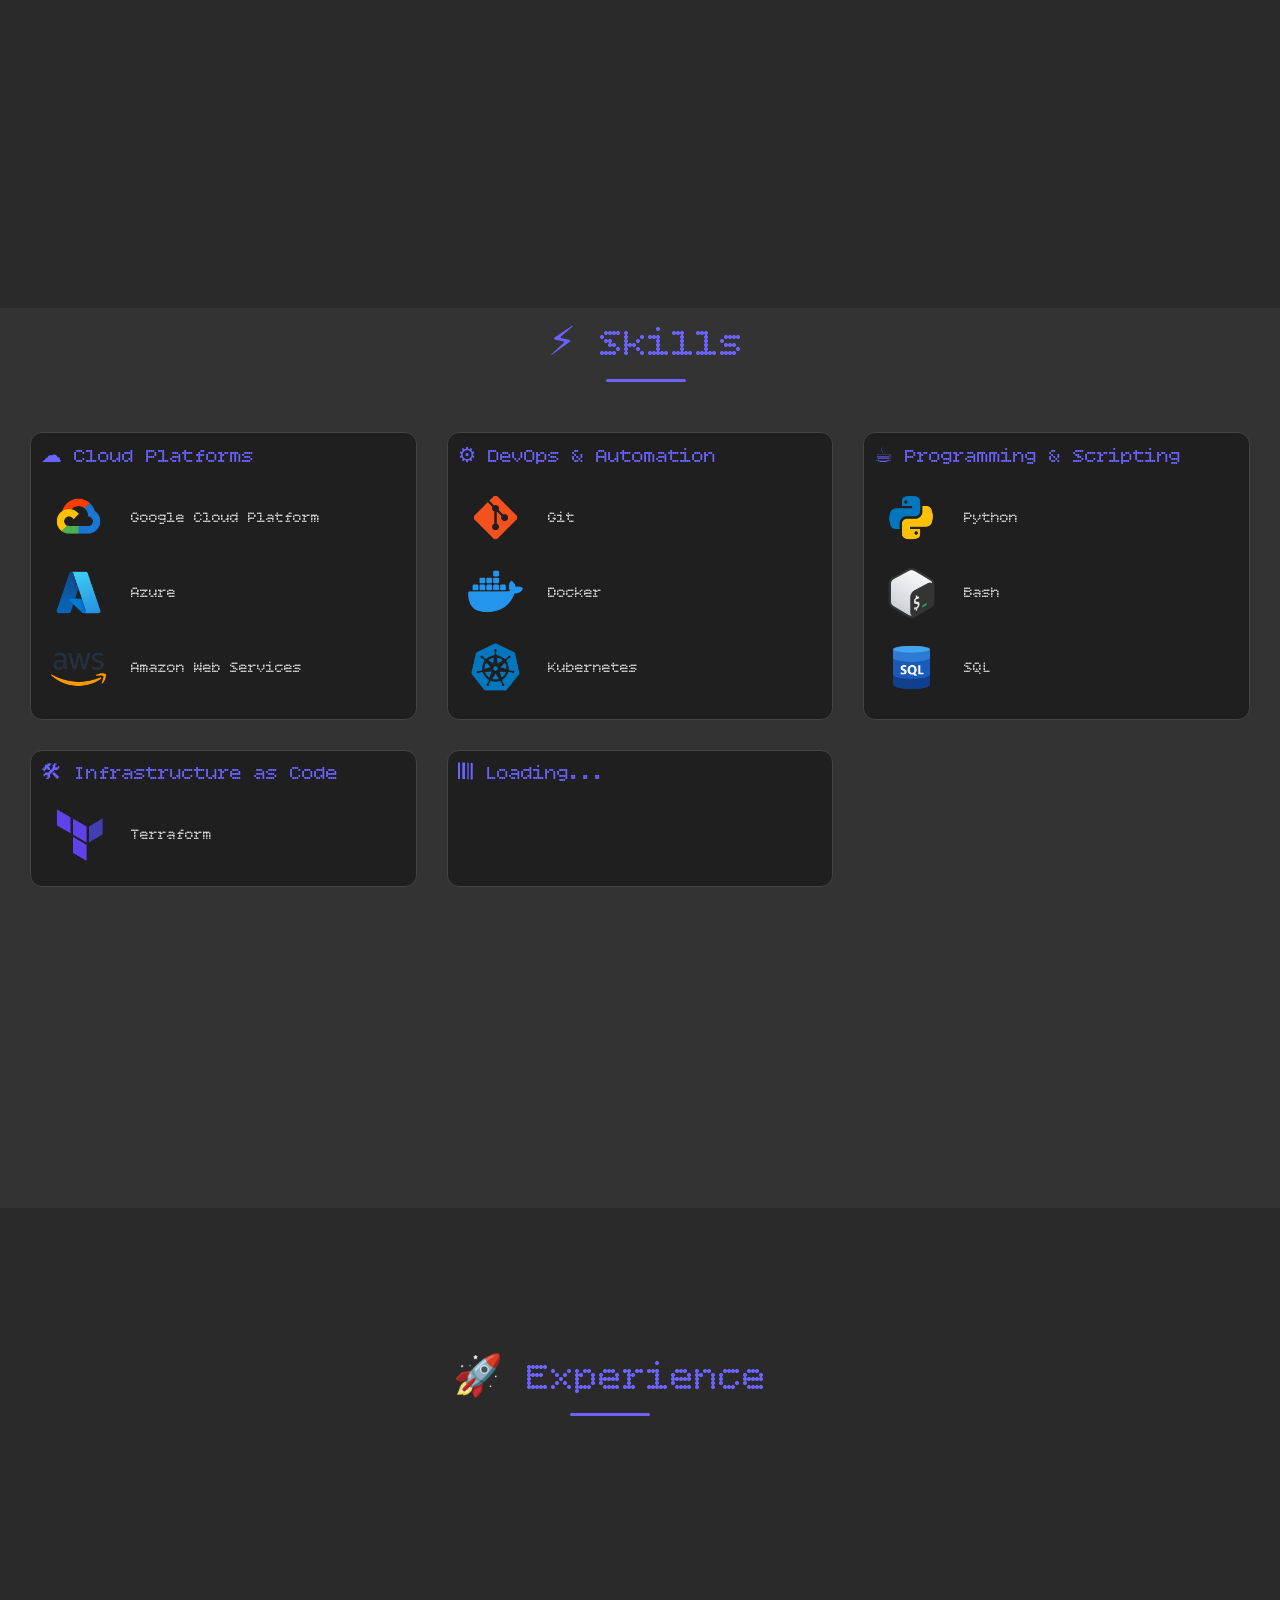
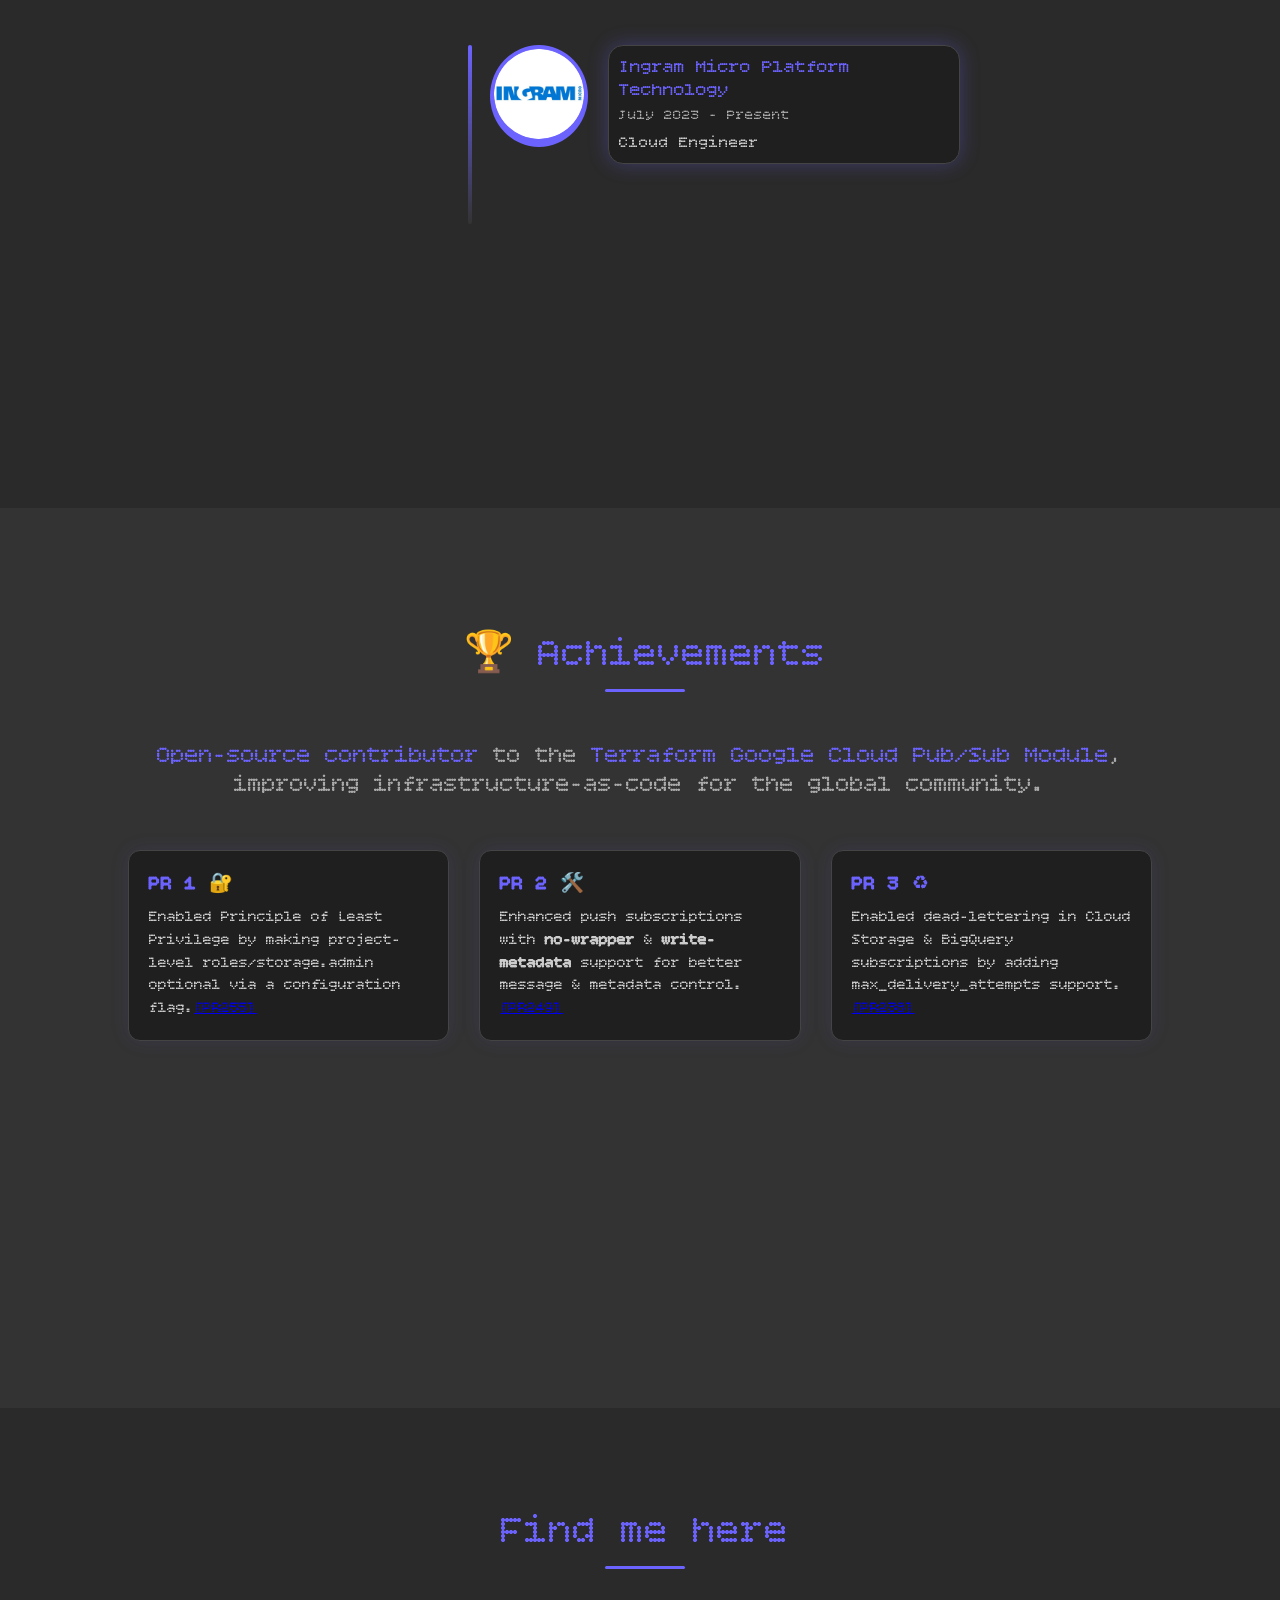
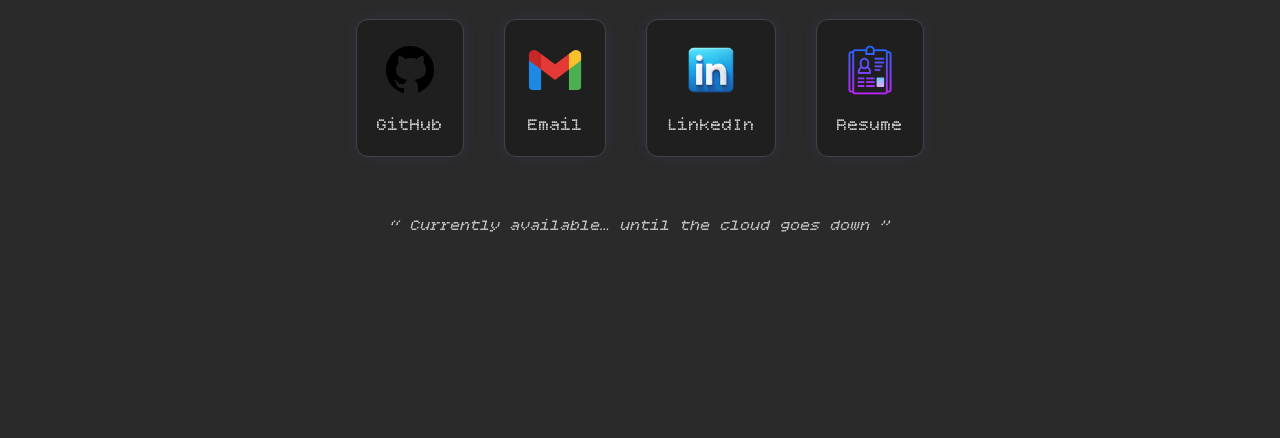
==== commit 4e23d6e6: "Comments in html" ====
--- a/src/index.html
+++ b/src/index.html
@@ -75,6 +75,7 @@
     </div>
 </section>
 
+<!--  Skills Section -->
 
 <section class="skills" id="skills">
     <h2 class="section-title">⚡ Skills</h2>
@@ -121,6 +122,8 @@
 
     </div>
 </section>
+
+<!--  Experience Section -->
 
 <section class="experience" id="experience">
     <h2 class="section-title">🚀 Experience</h2>
@@ -142,6 +145,8 @@
     </div>
 </section>
 
+<!--  Achievements Section -->
+
 <section class="achievements" id="achievements">
     <h2 class="section-title">🏆 Achievements</h2>
     
@@ -166,6 +171,8 @@
         </div>
     </div>
 </section>
+
+<!--  Contact Section -->
 
 <section class="contact" id="contact">
     <h2 class="section-title">Find me here</h2>
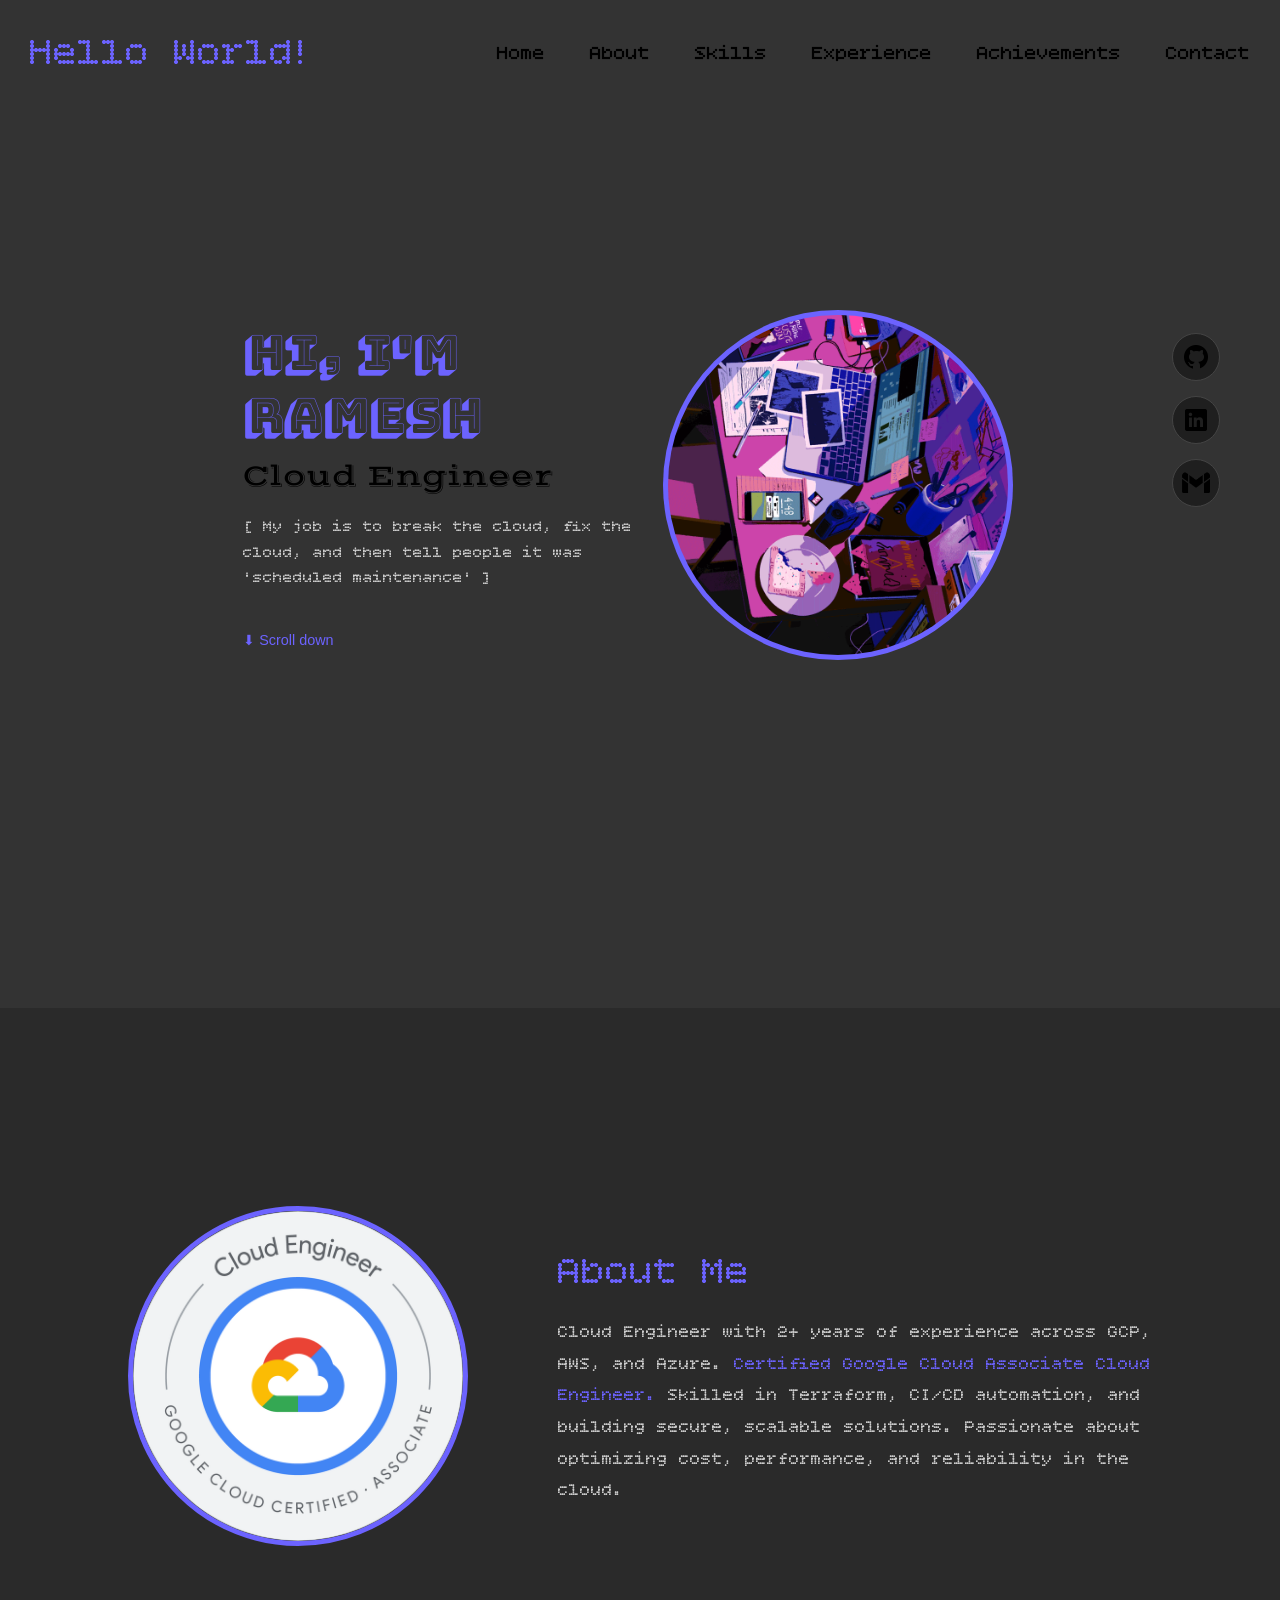
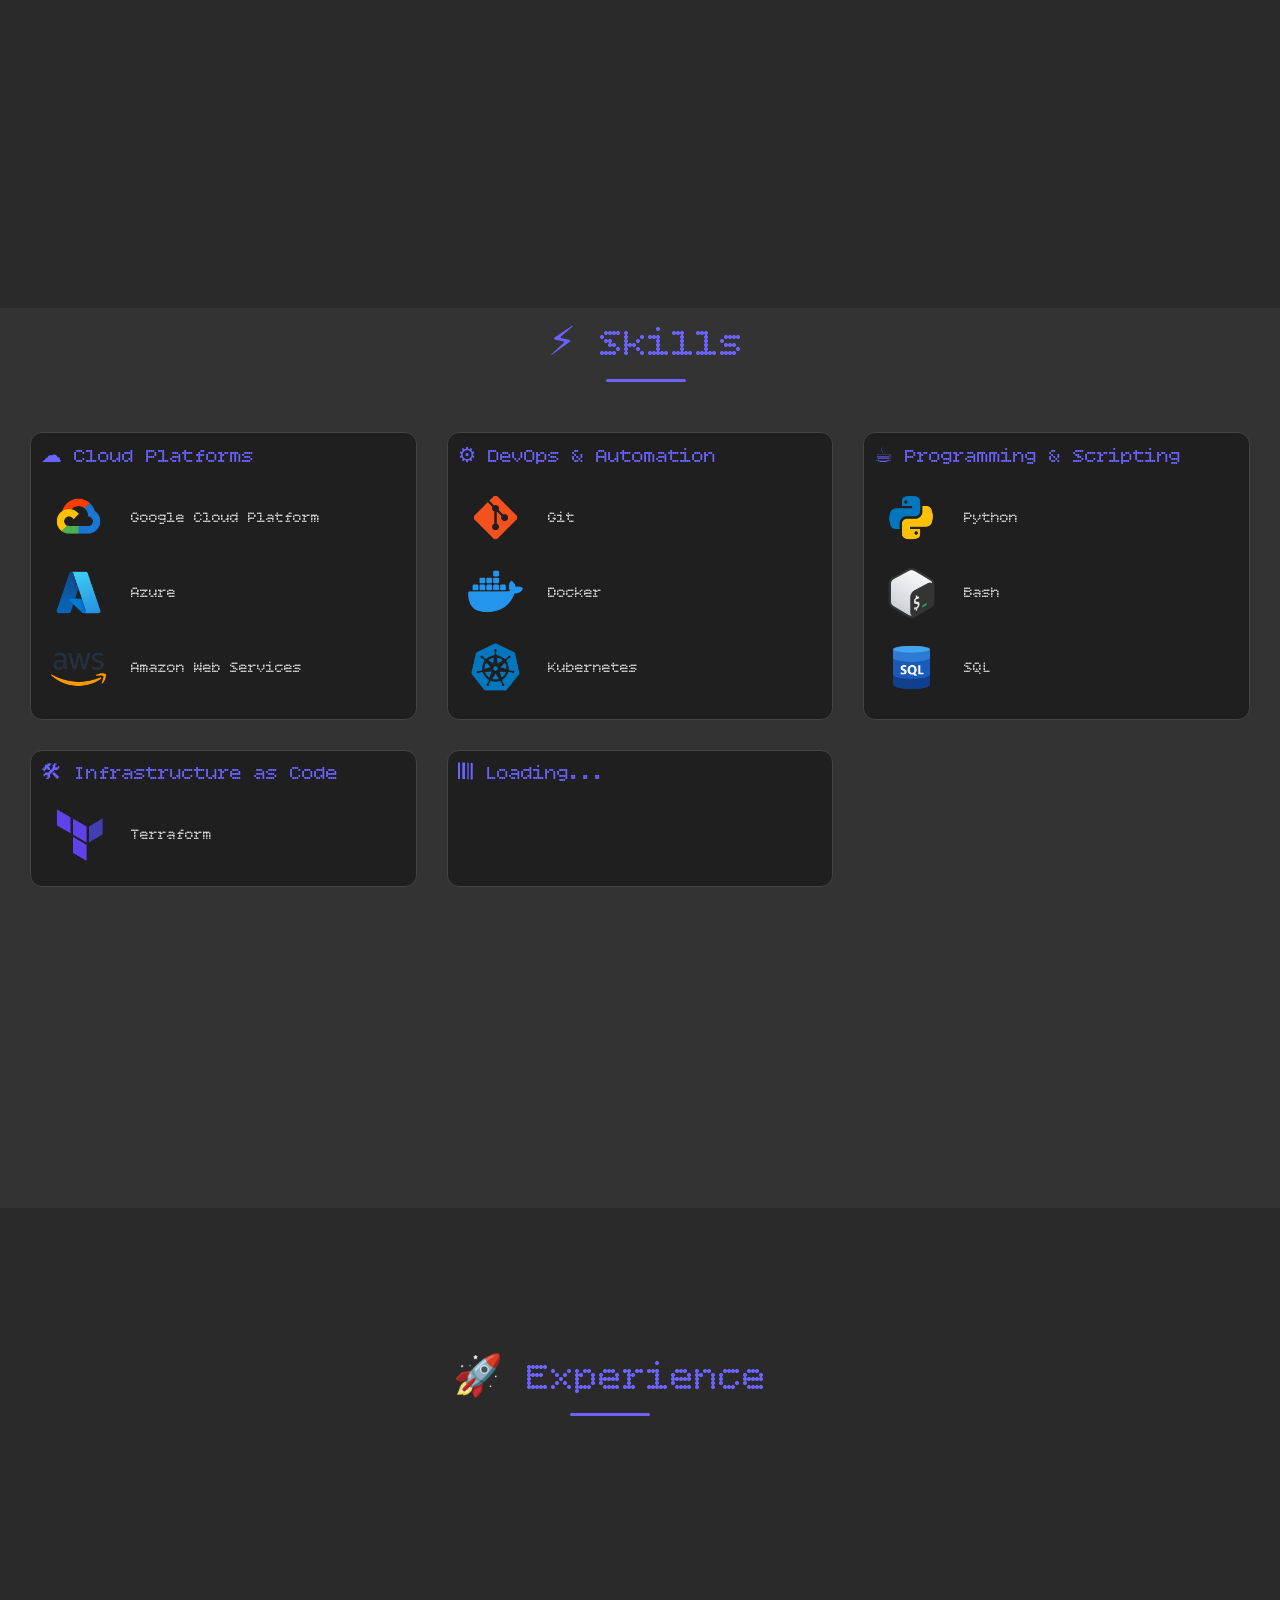
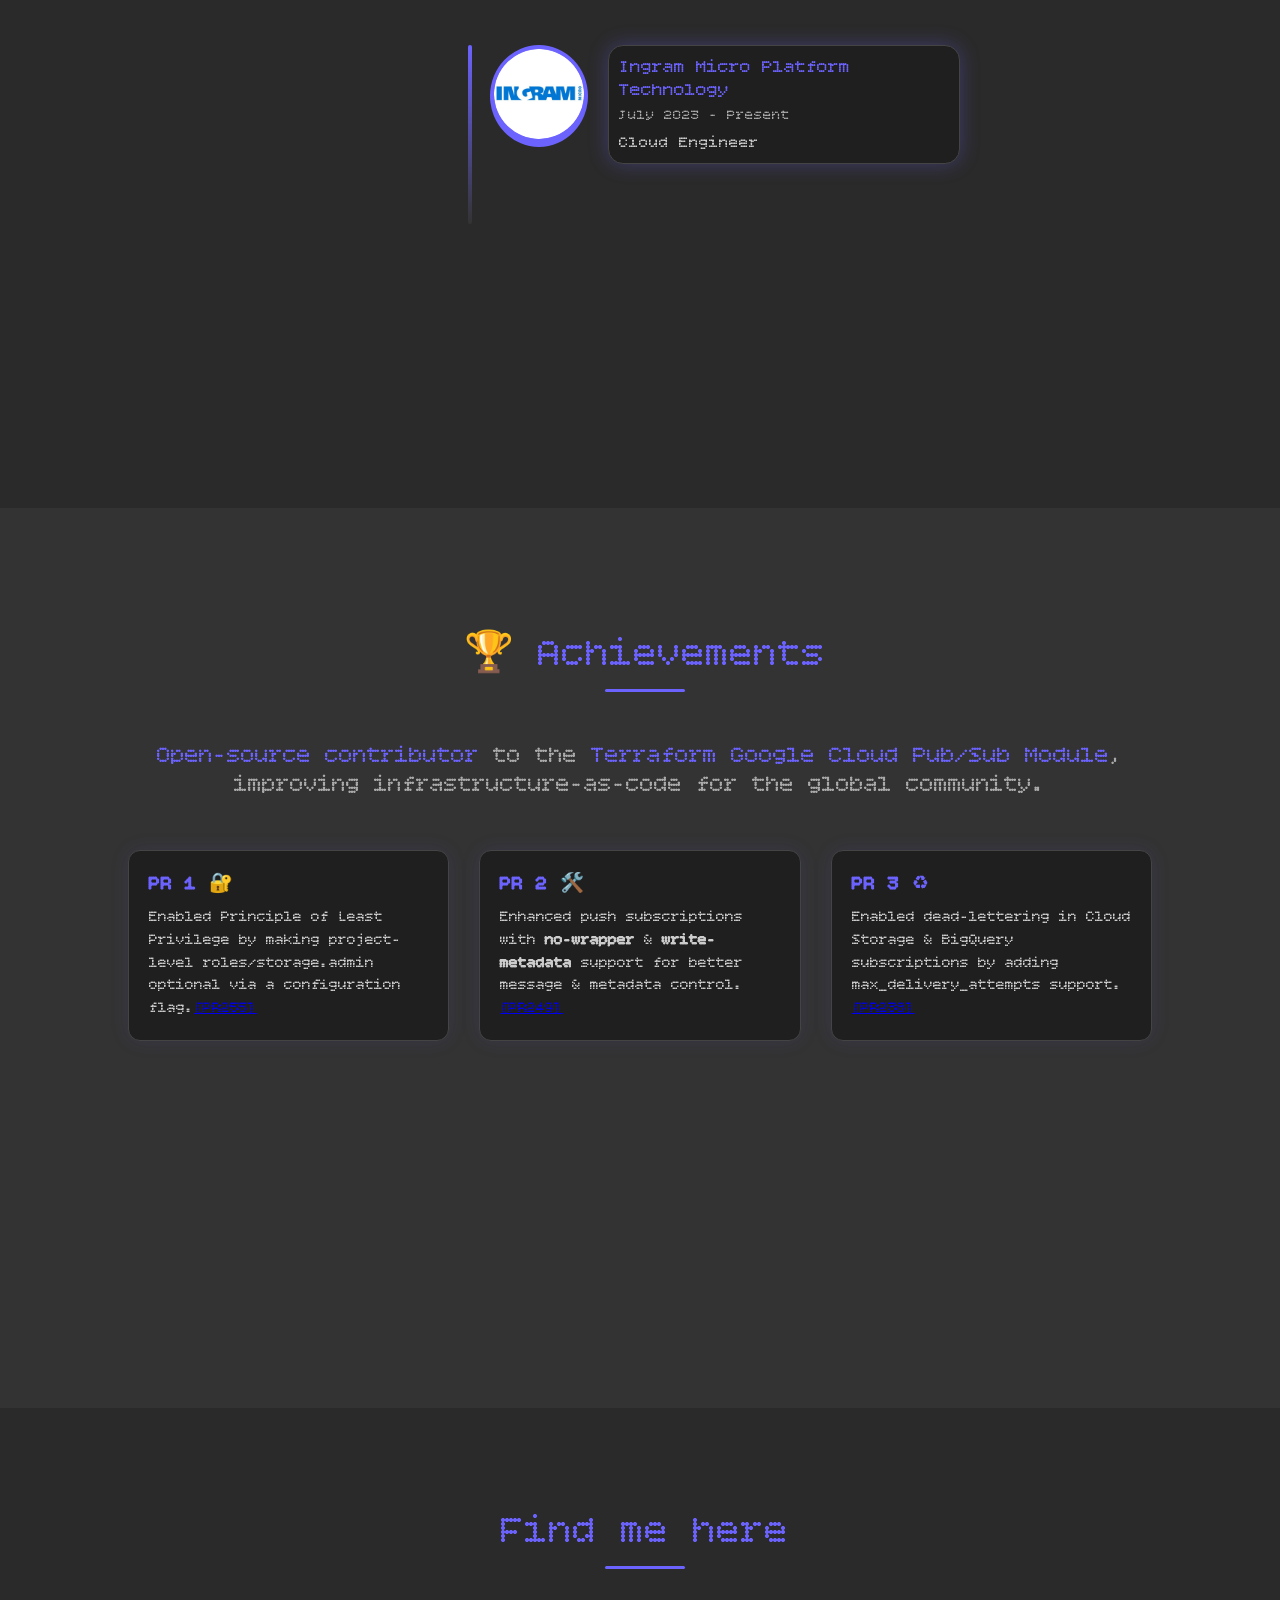
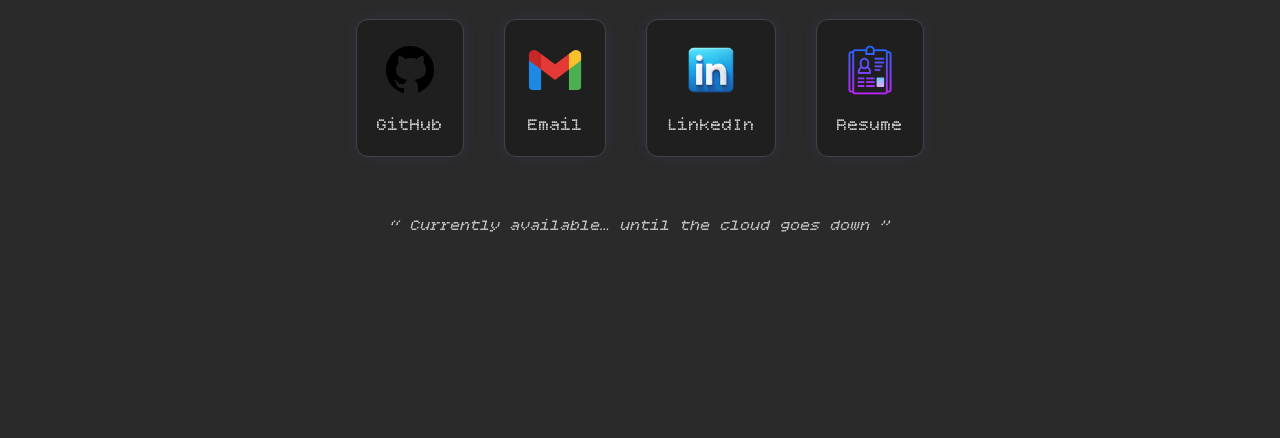
==== commit c15c2680: "Adding blur" ====
--- a/src/index.html
+++ b/src/index.html
@@ -33,6 +33,8 @@
         </nav>
     </header>
 
+    <div class="main-content">
+
     <!-- Home Section -->
 <section class="hero" id="home">
     <div class="hero-text">
@@ -208,8 +210,7 @@
     </p>
 </section>
 
-
-
+</div>
     <script src="script.js"></script>
 
 </body>
--- a/src/style.css
+++ b/src/style.css
@@ -15,7 +15,7 @@
 .experience,
 .achievements,
 .contact {
-    padding-top: 60px; /* smaller consistent padding */
+    padding-top: 60px;
     padding-bottom: 60px;
 }
 
@@ -37,12 +37,12 @@
 }
 
 :target {
-    scroll-margin-top: 80px; /* same as navbar height */
-}
-
-
-
-/* ===== Social Icons in Navbar ===== */
+    scroll-margin-top: 80px;
+}
+
+
+
+/*  Social Icons in Navbar */
 .social-icons {
     display: flex;
     flex-direction: column;
@@ -75,7 +75,7 @@
 }
 
 
-/* ===== Navbar General Styles ===== */
+/*  Navbar General Styles */
 header {
     display: flex;
     justify-content: space-between;
@@ -133,7 +133,7 @@
     color: #6c63ff;
 }
 
-/* ===== Hamburger Icon ===== */
+/*  Hamburger Icon */
 .hamburger {
     display: none;
     font-size: 1.8rem;
@@ -144,8 +144,27 @@
     display: none !important;
 }
 
-
-/* ==== 1st page ====*/
+/* Initial state */
+.main-content {
+    transition: filter 0.3s ease;
+}
+
+/* Blur when menu is active */
+.main-content.blur {
+    filter: blur(6px);
+}
+
+/* Optional: also dim background */
+.main-content.blur::after {
+    content: "";
+    position: fixed;
+    top: 0; left: 0; right: 0; bottom: 0;
+    background: rgba(0,0,0,0.3);
+    z-index: 5;
+}
+
+
+/*  Home page*/
 
 .hero {
     display: flex;
@@ -245,13 +264,13 @@
     z-index: 1;
 }
 
-/* ===== About Section ===== */
+/*  About Section  */
 
 .about {
     display: flex;
     align-items: center;
     justify-content: space-between;
-    background-color: #2a2a2a; /* subtle difference from hero background */
+    background-color: #2a2a2a;
     gap: 90px;
     padding-top: 30px;
     padding-bottom: 190px;
@@ -304,7 +323,7 @@
     background-color: #2a2a2a;
 }
 
-/* ===== Skill Section ===== */
+/*  Skill Section  */
 
 .skills {
     padding-top: 10px;
@@ -417,7 +436,7 @@
     transform: translateY(0);
 }
 
-/* ===== Experience Section ===== */
+/*  Experience Section  */
 
 
 .experience {
@@ -537,7 +556,7 @@
      "ELXP" 0;
 }
 
-/* ===== Achievements Section ===== */
+/*  Achievements Section  */
 
 
 .achievements {
@@ -620,7 +639,7 @@
     color:#6c63ff;
 }
 
-/* ===== Contact Section ===== */
+/*  Contact Section  */
 
 .contact {
     background-color: #2a2a2a;
@@ -701,7 +720,7 @@
 }
 
 
-/* ===== Mobile Styles ===== */
+
 @media (max-width: 768px) {
     .hamburger {
         display: block;
@@ -738,9 +757,9 @@
 
     /* Hero section mobile adjustments */
     .hero {
-        flex-direction: column-reverse; /* text first, image second */
-        padding: 40px 10%; /* less padding for mobile */
-        gap: 20px; /* space between text and image */
+        flex-direction: column-reverse; 
+        padding: 40px 10%; 
+        gap: 20px; 
     }
 
     .hero-text h1 {
@@ -881,4 +900,18 @@
     .achievement-note {
         margin-top: 10px;
     }
+    .social-icons {
+        gap: 15px;
+        top: 310px;
+        right: 25px;
+
+    }
+
+    @media (max-width: 768px) {
+    .main-content.blur {
+    filter: blur(5px);
+    transition: filter 0.3s ease;
+ }
+}
+
 }
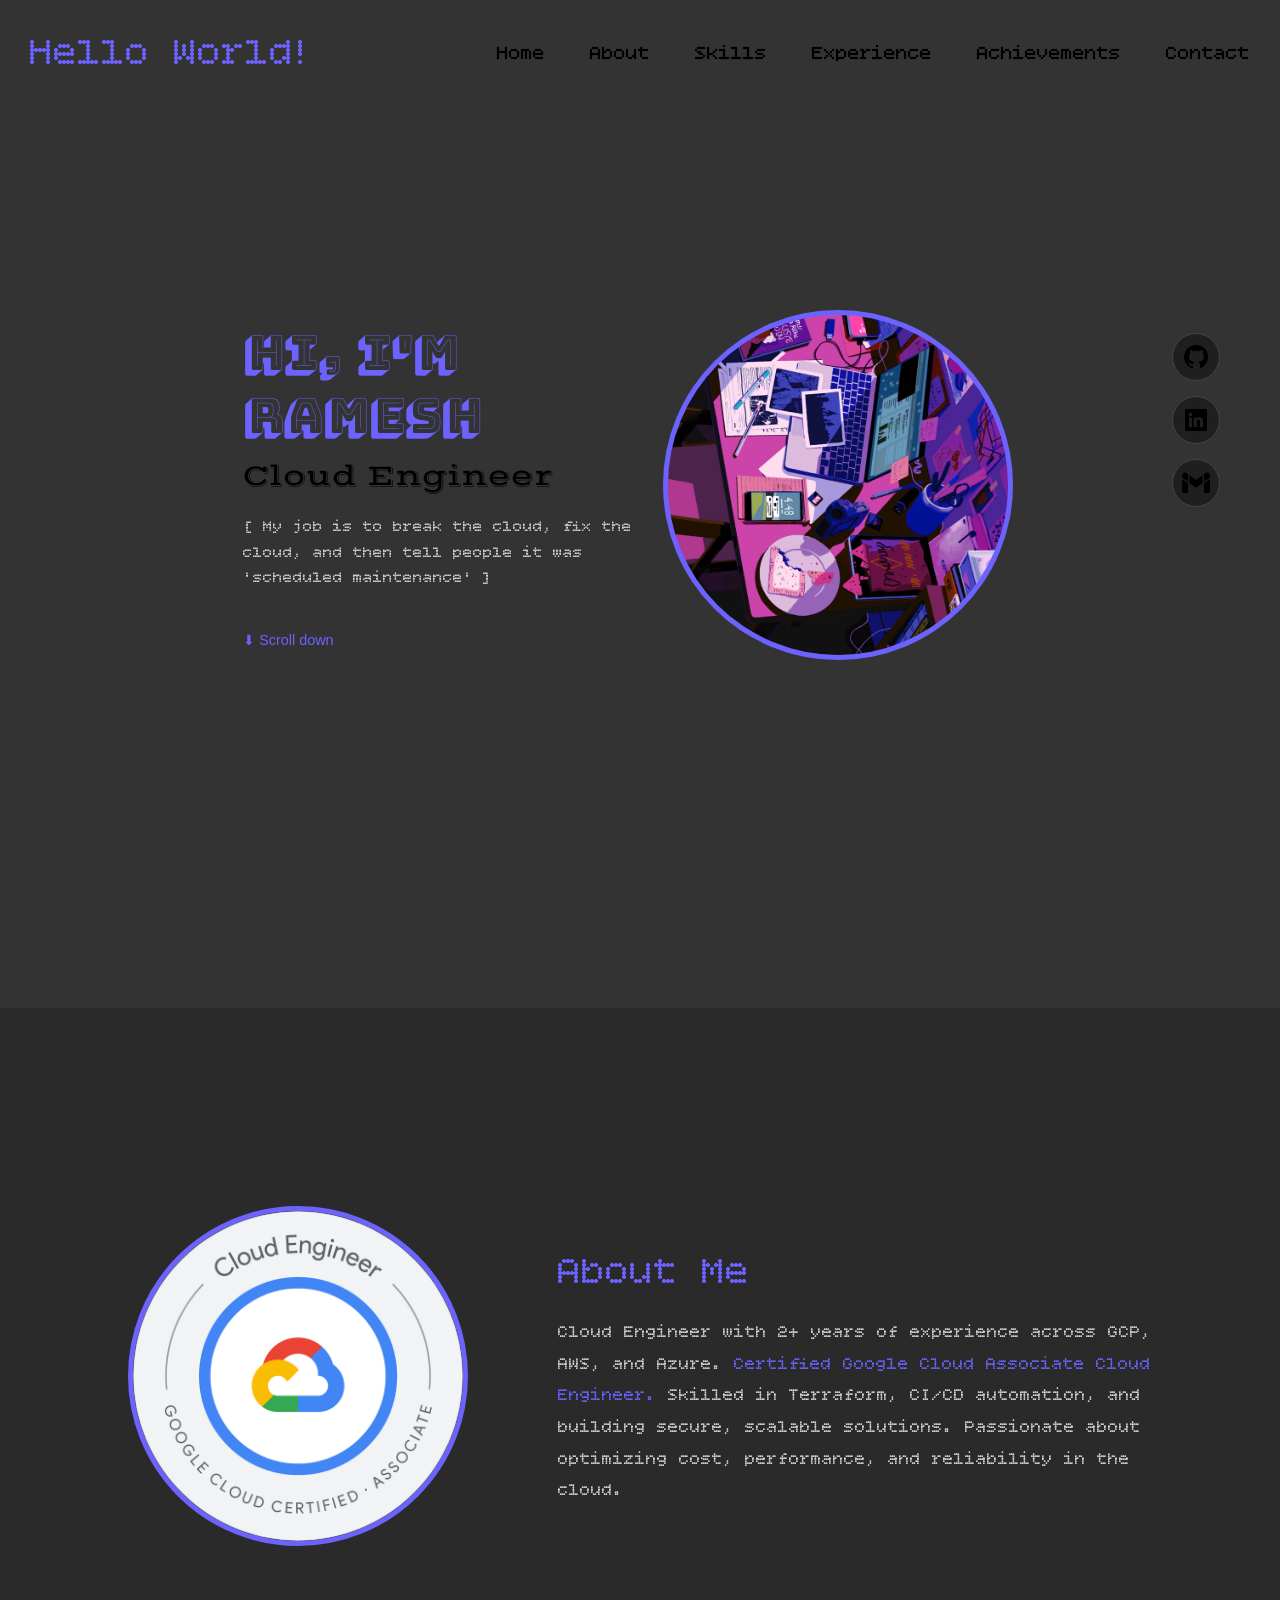
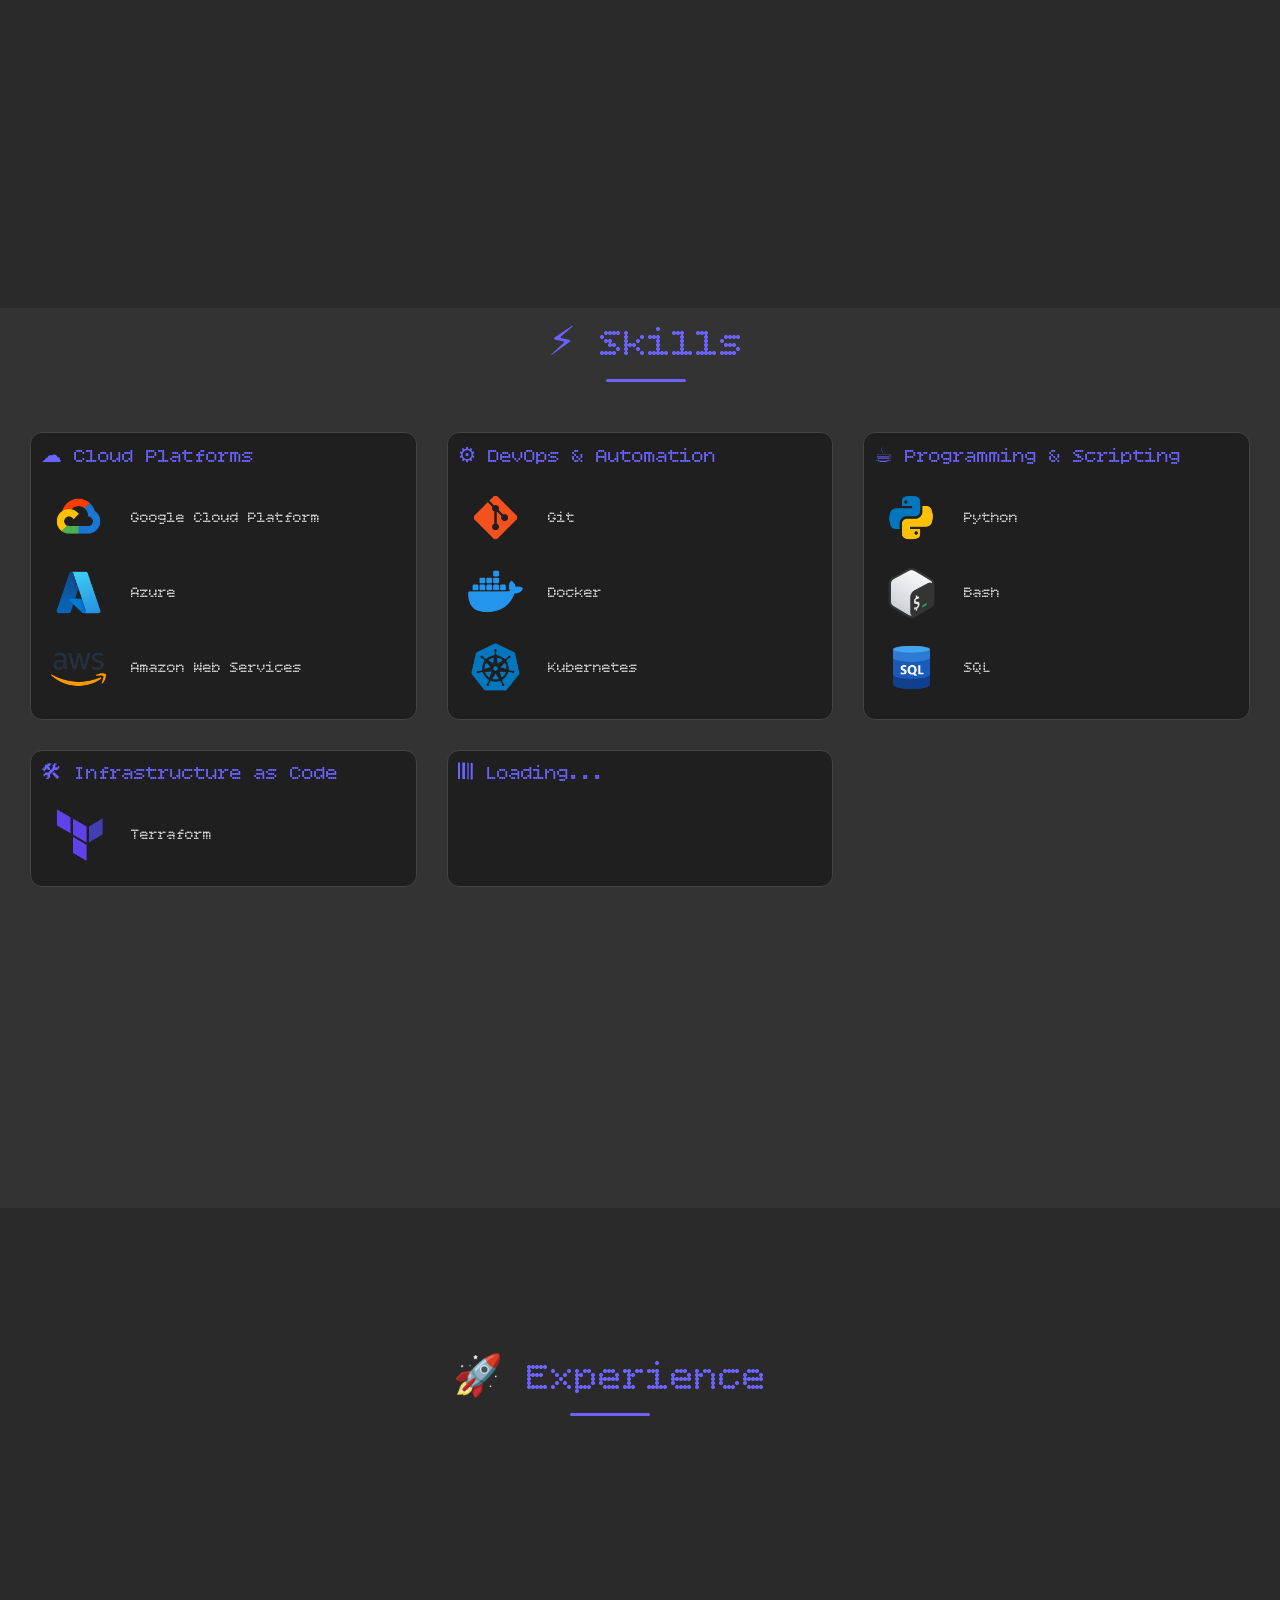
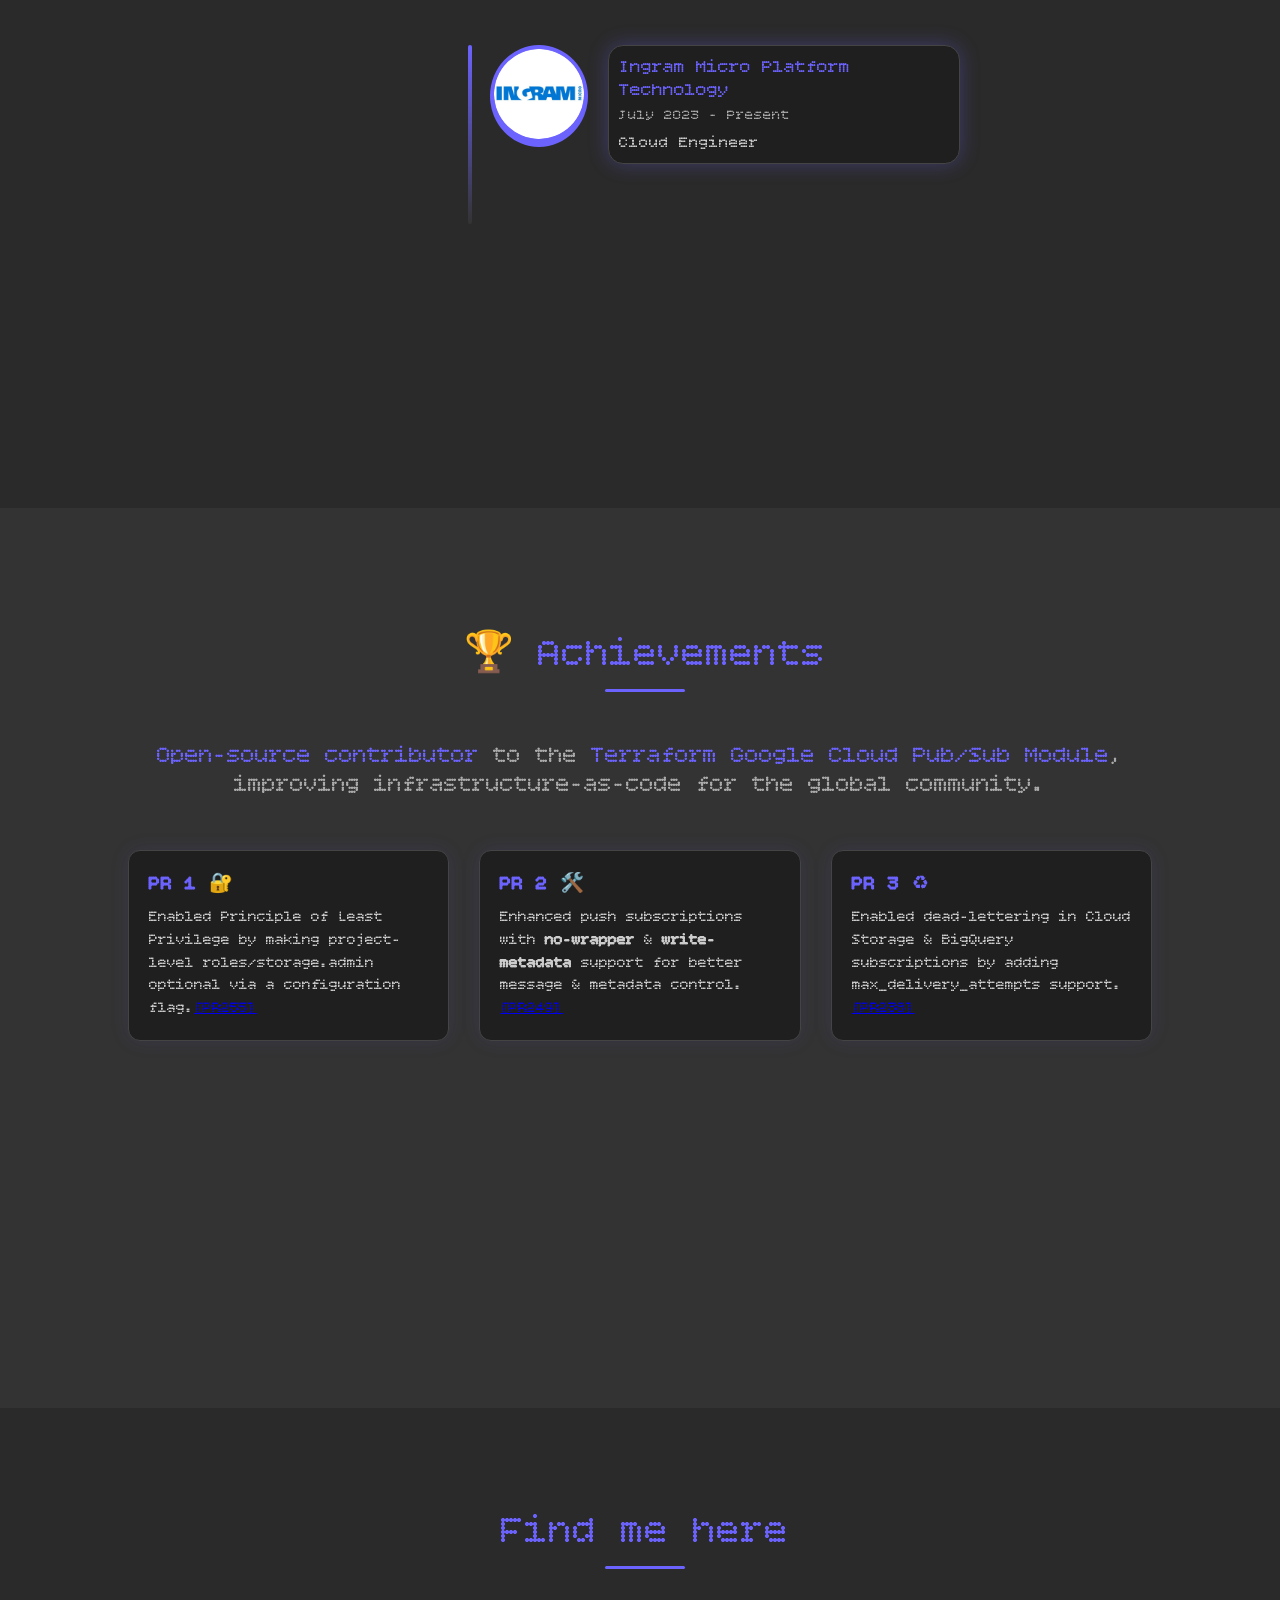
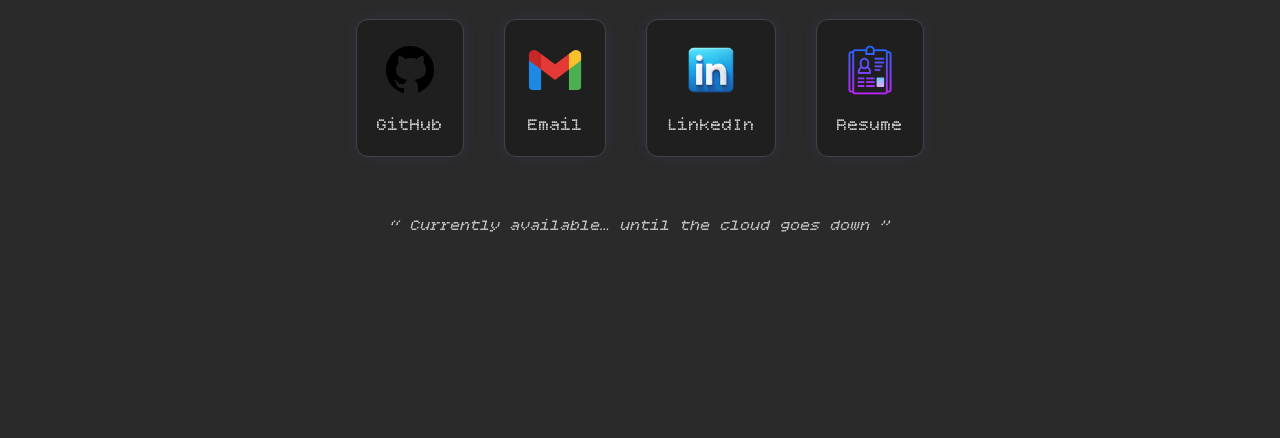
==== commit fefd382b: "Adding updated resume" ====
--- a/src/index.html
+++ b/src/index.html
@@ -199,7 +199,7 @@
         </a>
 
         <!-- Resume -->
-        <a href="./assets/resume.pdf" target="_blank" class="contact-card">
+        <a href="./assets/Resume-1.pdf" target="_blank" class="contact-card">
             <img src="./assets/resume.png" alt="Resume">
             <span>Resume</span>
         </a>
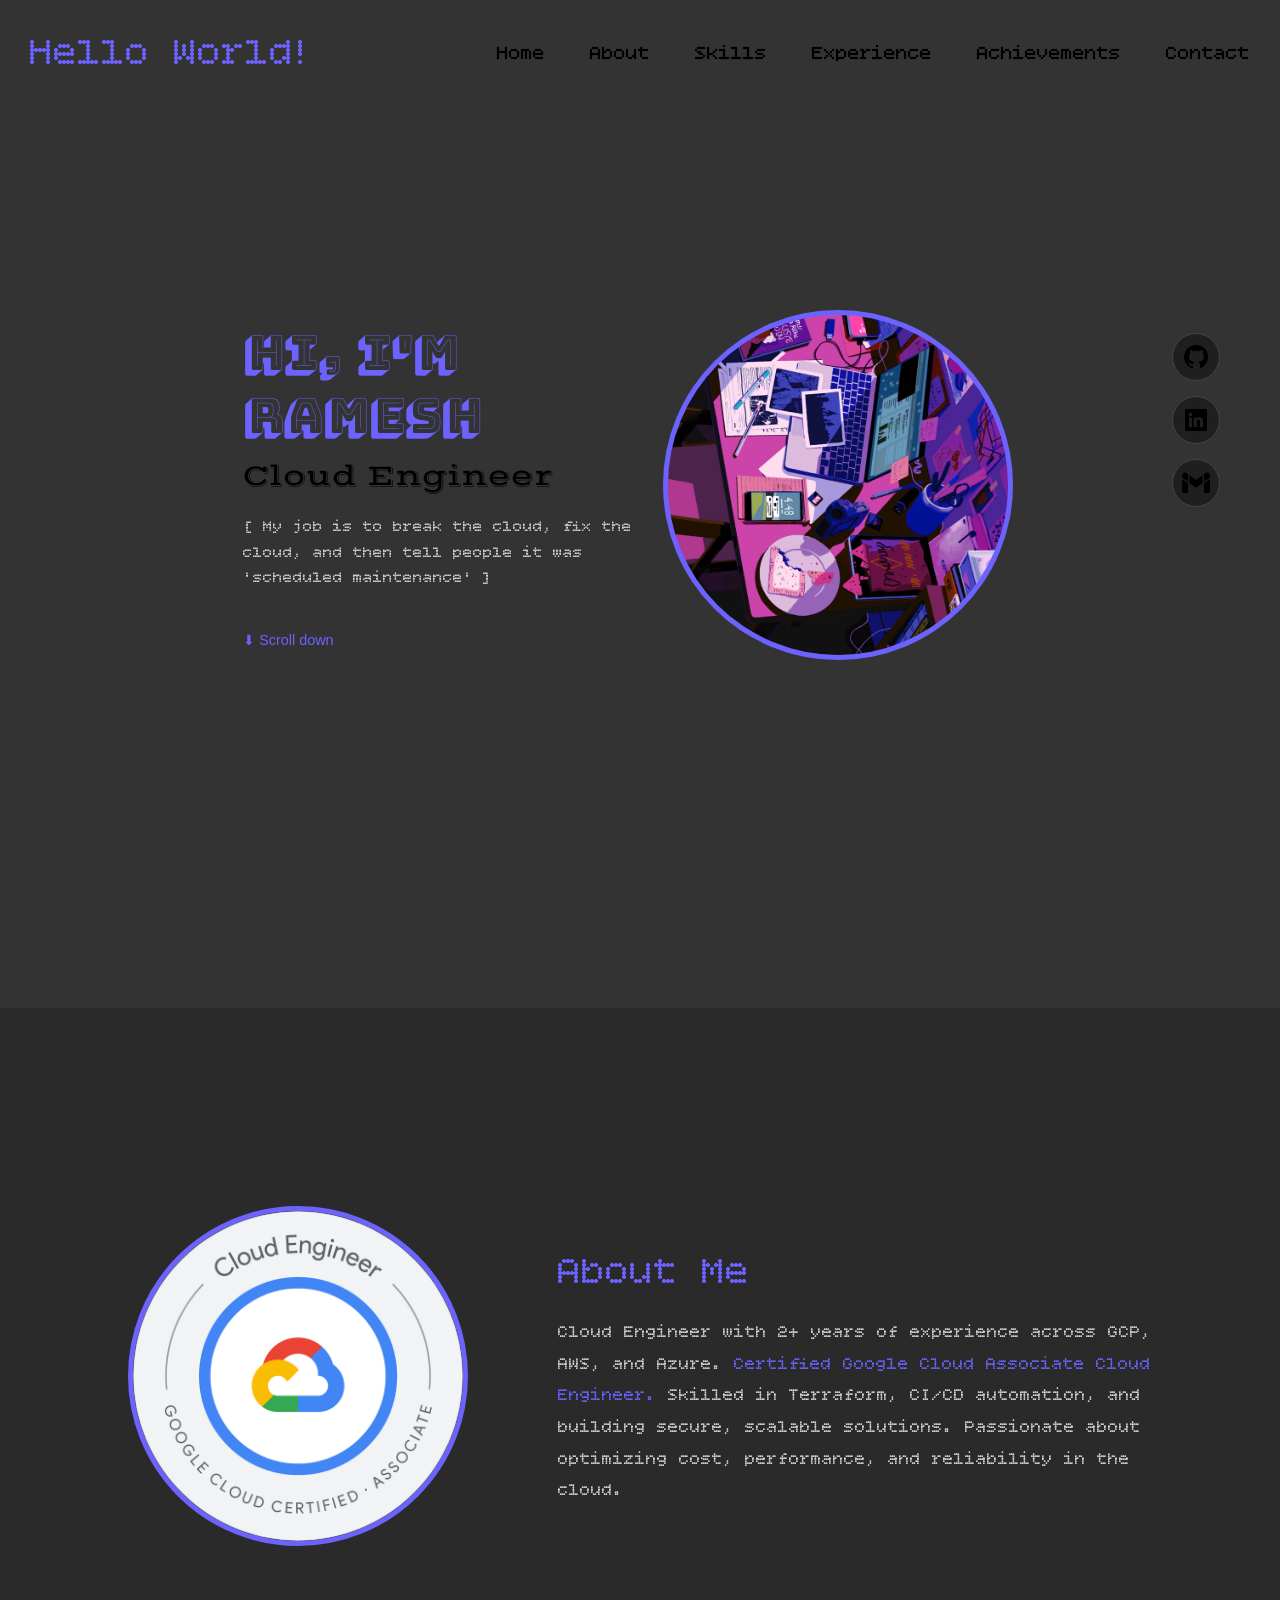
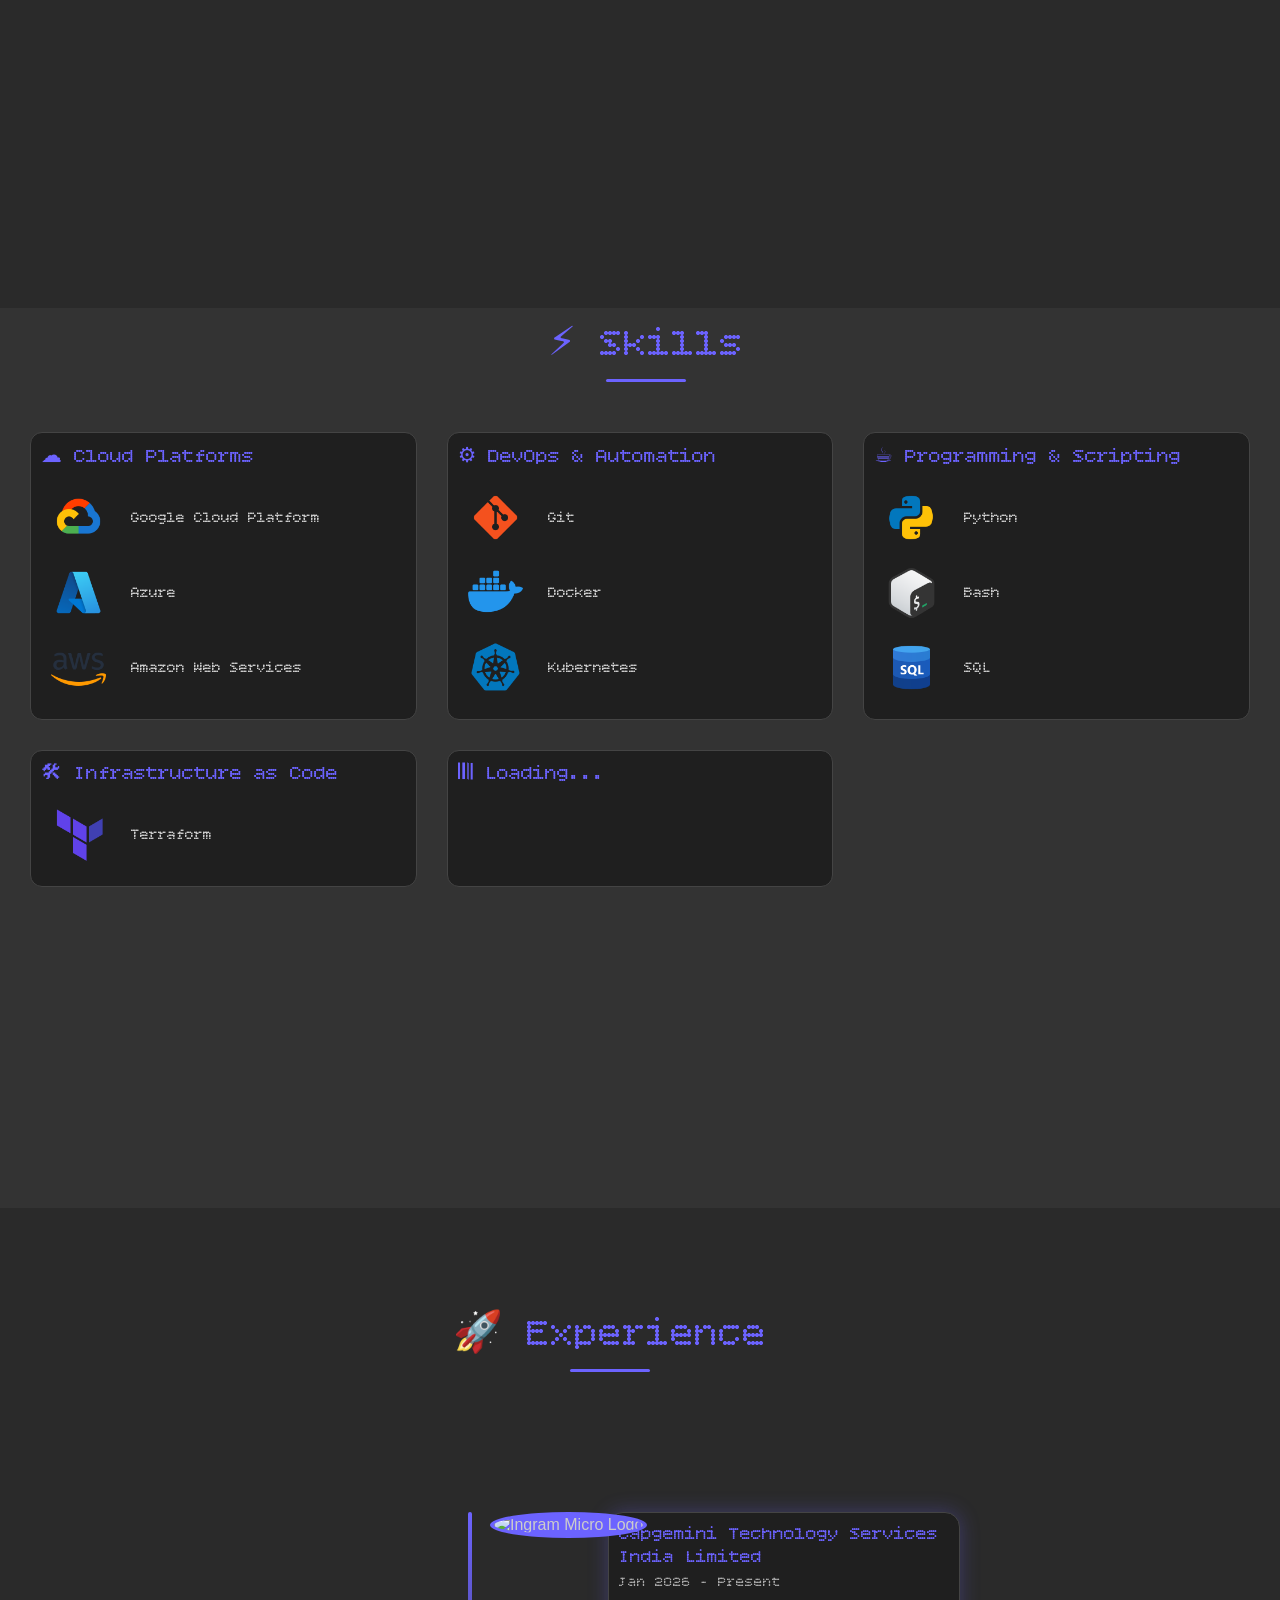
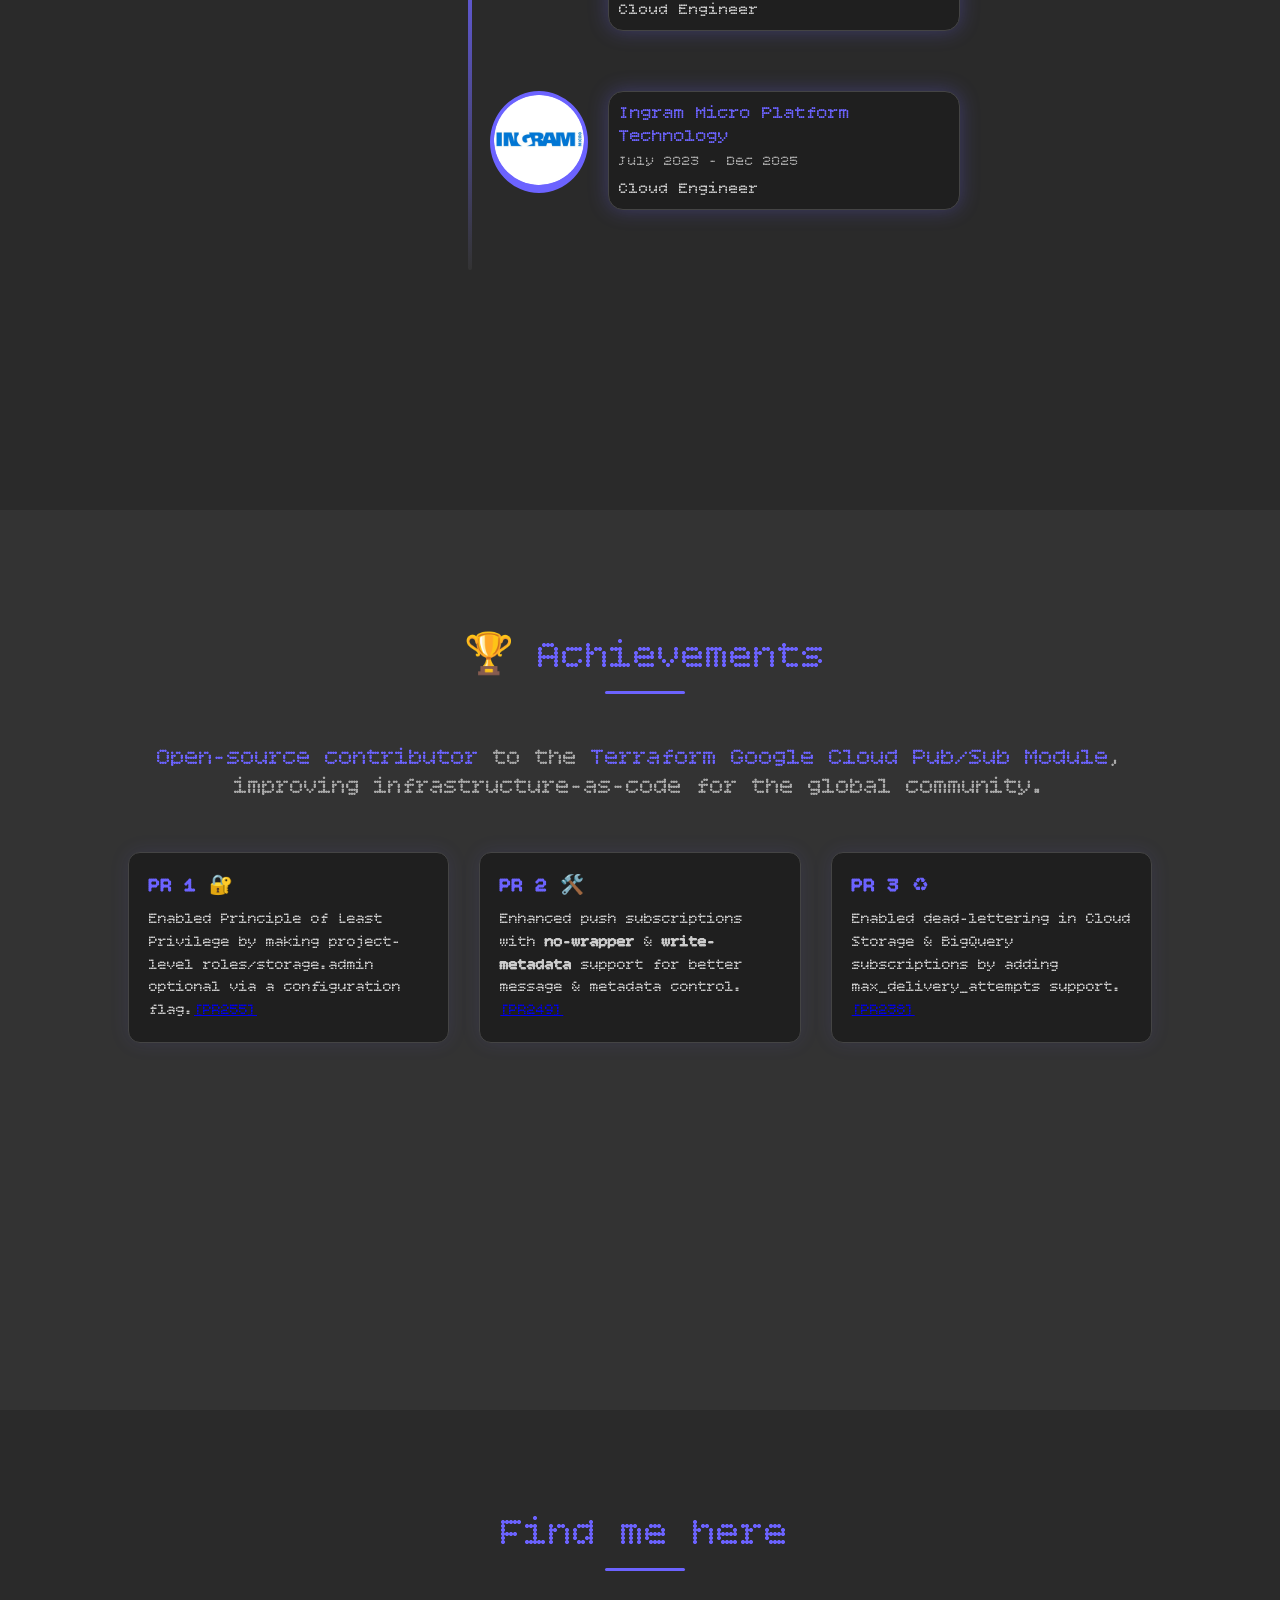
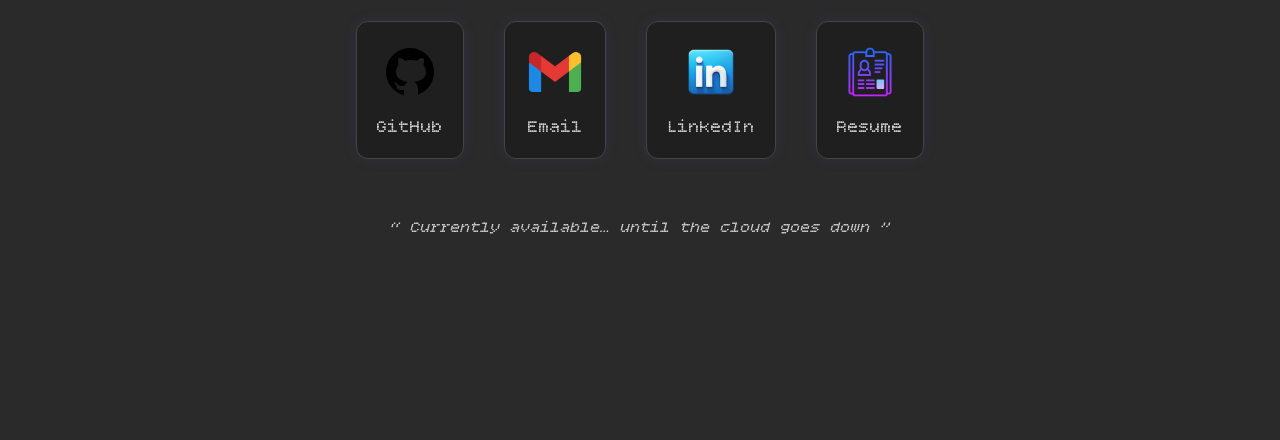
==== commit 7d50ef59: "adding 2nd exp" ====
--- a/src/index.html
+++ b/src/index.html
@@ -131,6 +131,18 @@
     <h2 class="section-title">🚀 Experience</h2>
 
     <div class="timeline">
+        <div class="timeline-item">
+            <div class="timeline-icon">
+                <img src="./assets/img1.png" alt="Ingram Micro Logo">
+            </div>
+            <div class="timeline-content">
+                <h3>Capgemini Technology Services India Limited</h3>
+                <span class="date">Jan 2026 - Present</span>
+                <p>
+                    Cloud Engineer
+                </p>
+            </div>
+        </div>
         <!-- First Job -->
         <div class="timeline-item">
             <div class="timeline-icon">
@@ -138,7 +150,7 @@
             </div>
             <div class="timeline-content">
                 <h3>Ingram Micro Platform Technology</h3>
-                <span class="date">July 2023 - Present</span>
+                <span class="date">July 2023 - Dec 2025</span>
                 <p>
                     Cloud Engineer
                 </p>
@@ -199,7 +211,7 @@
         </a>
 
         <!-- Resume -->
-        <a href="./assets/Resume-1.pdf" target="_blank" class="contact-card">
+        <a href="./assets/Resume-2.pdf" target="_blank" class="contact-card">
             <img src="./assets/resume.png" alt="Resume">
             <span>Resume</span>
         </a>
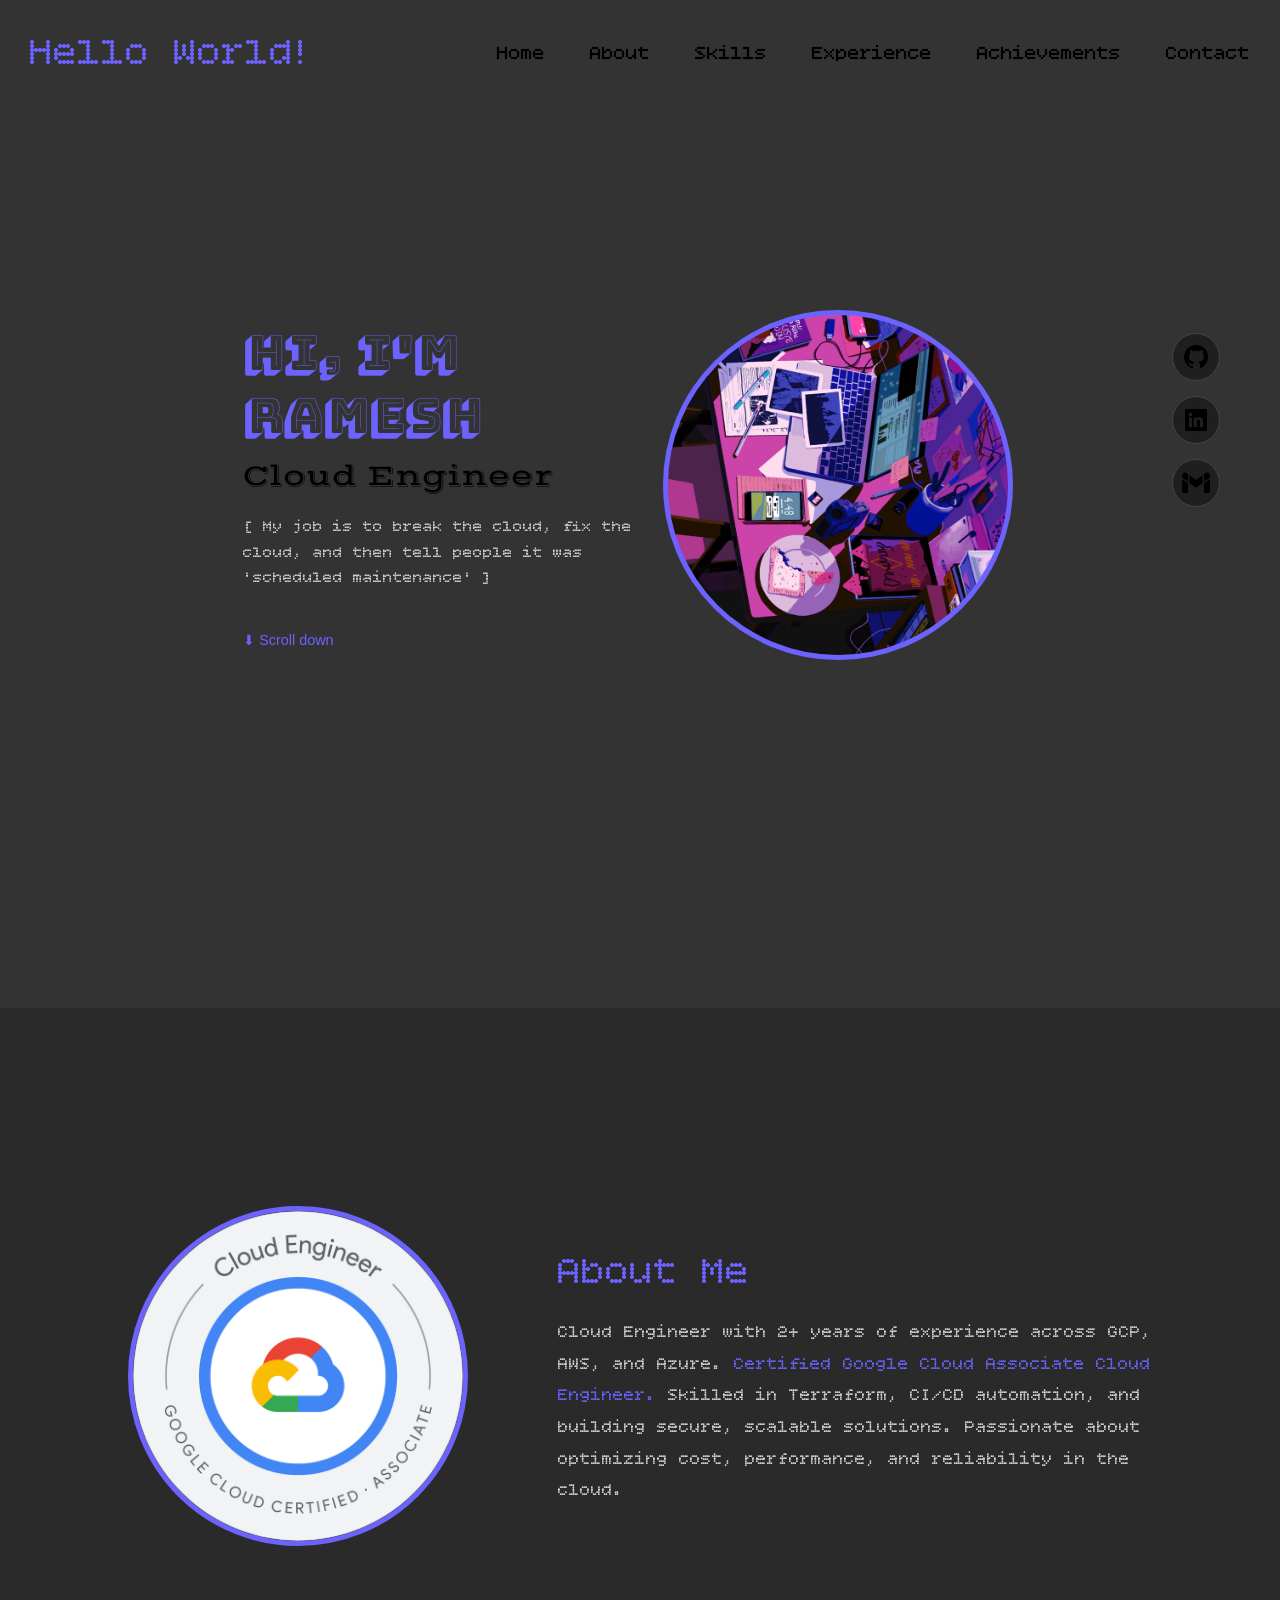
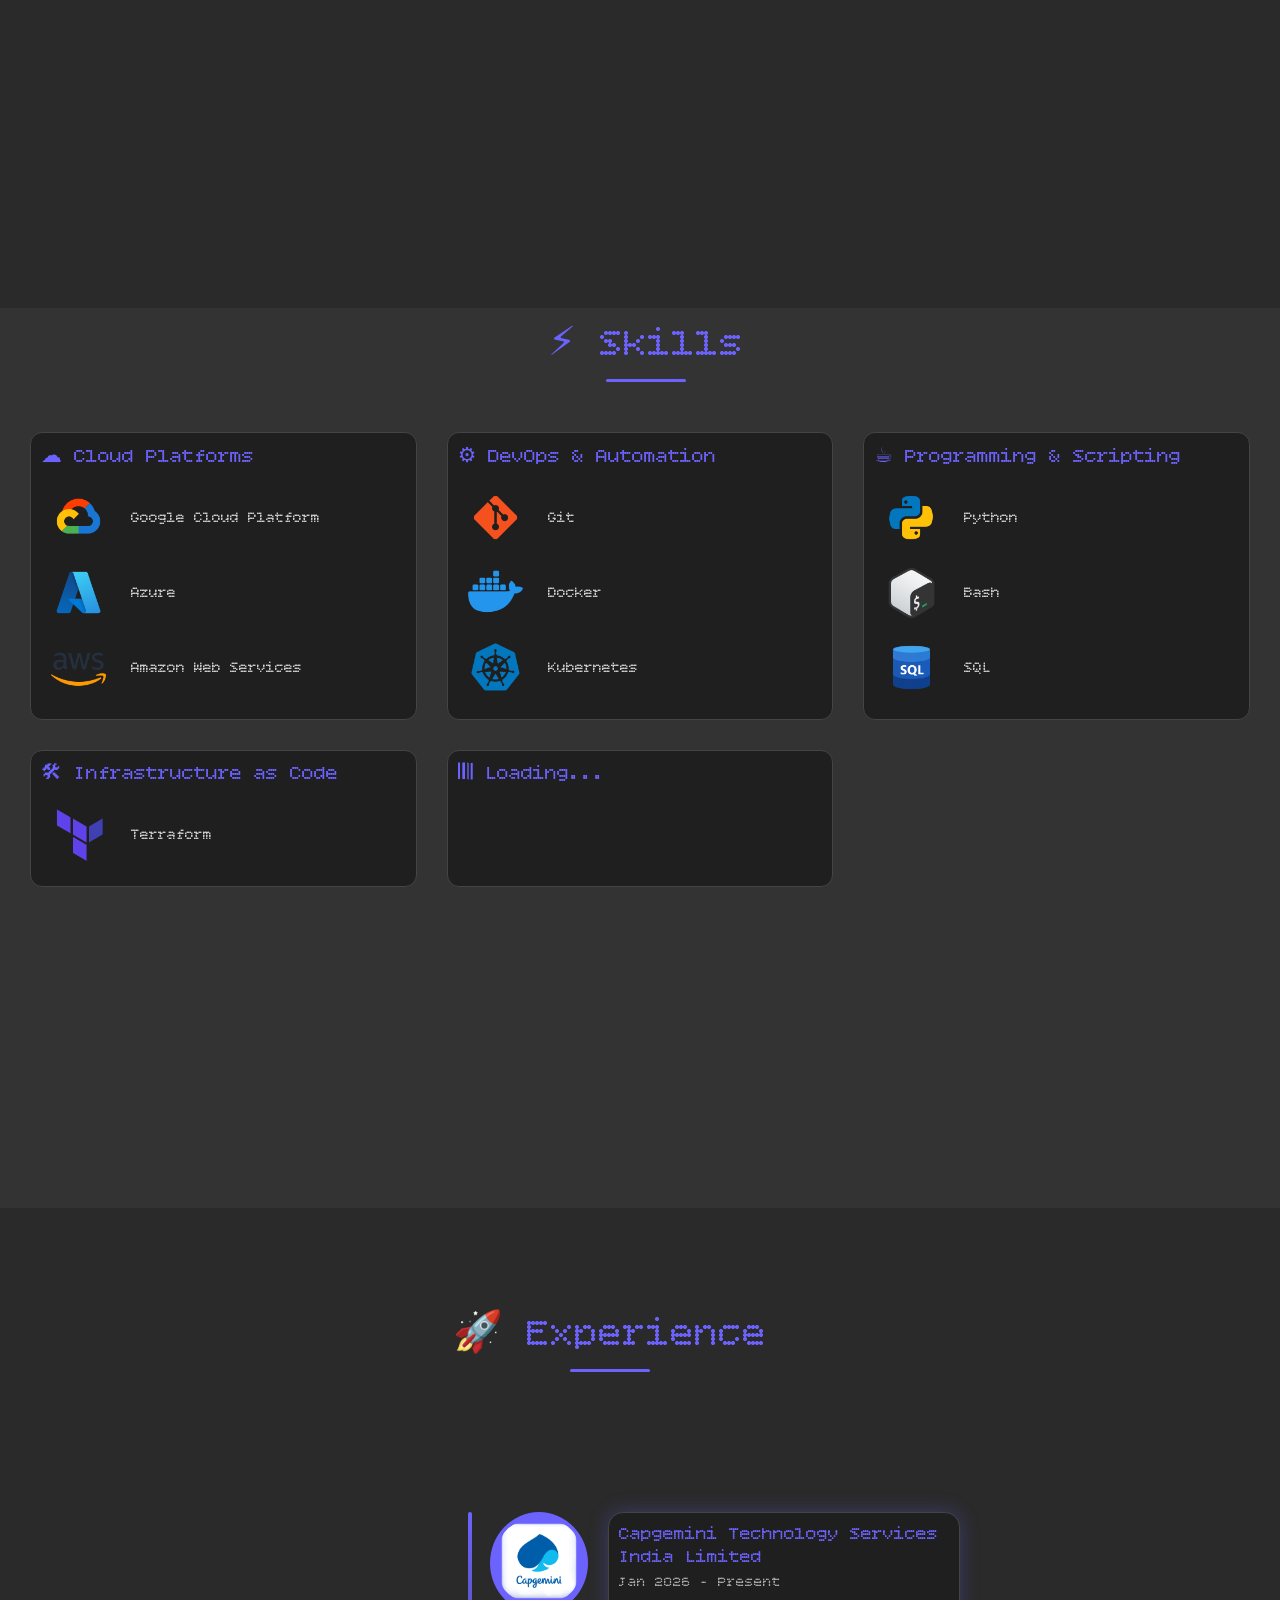
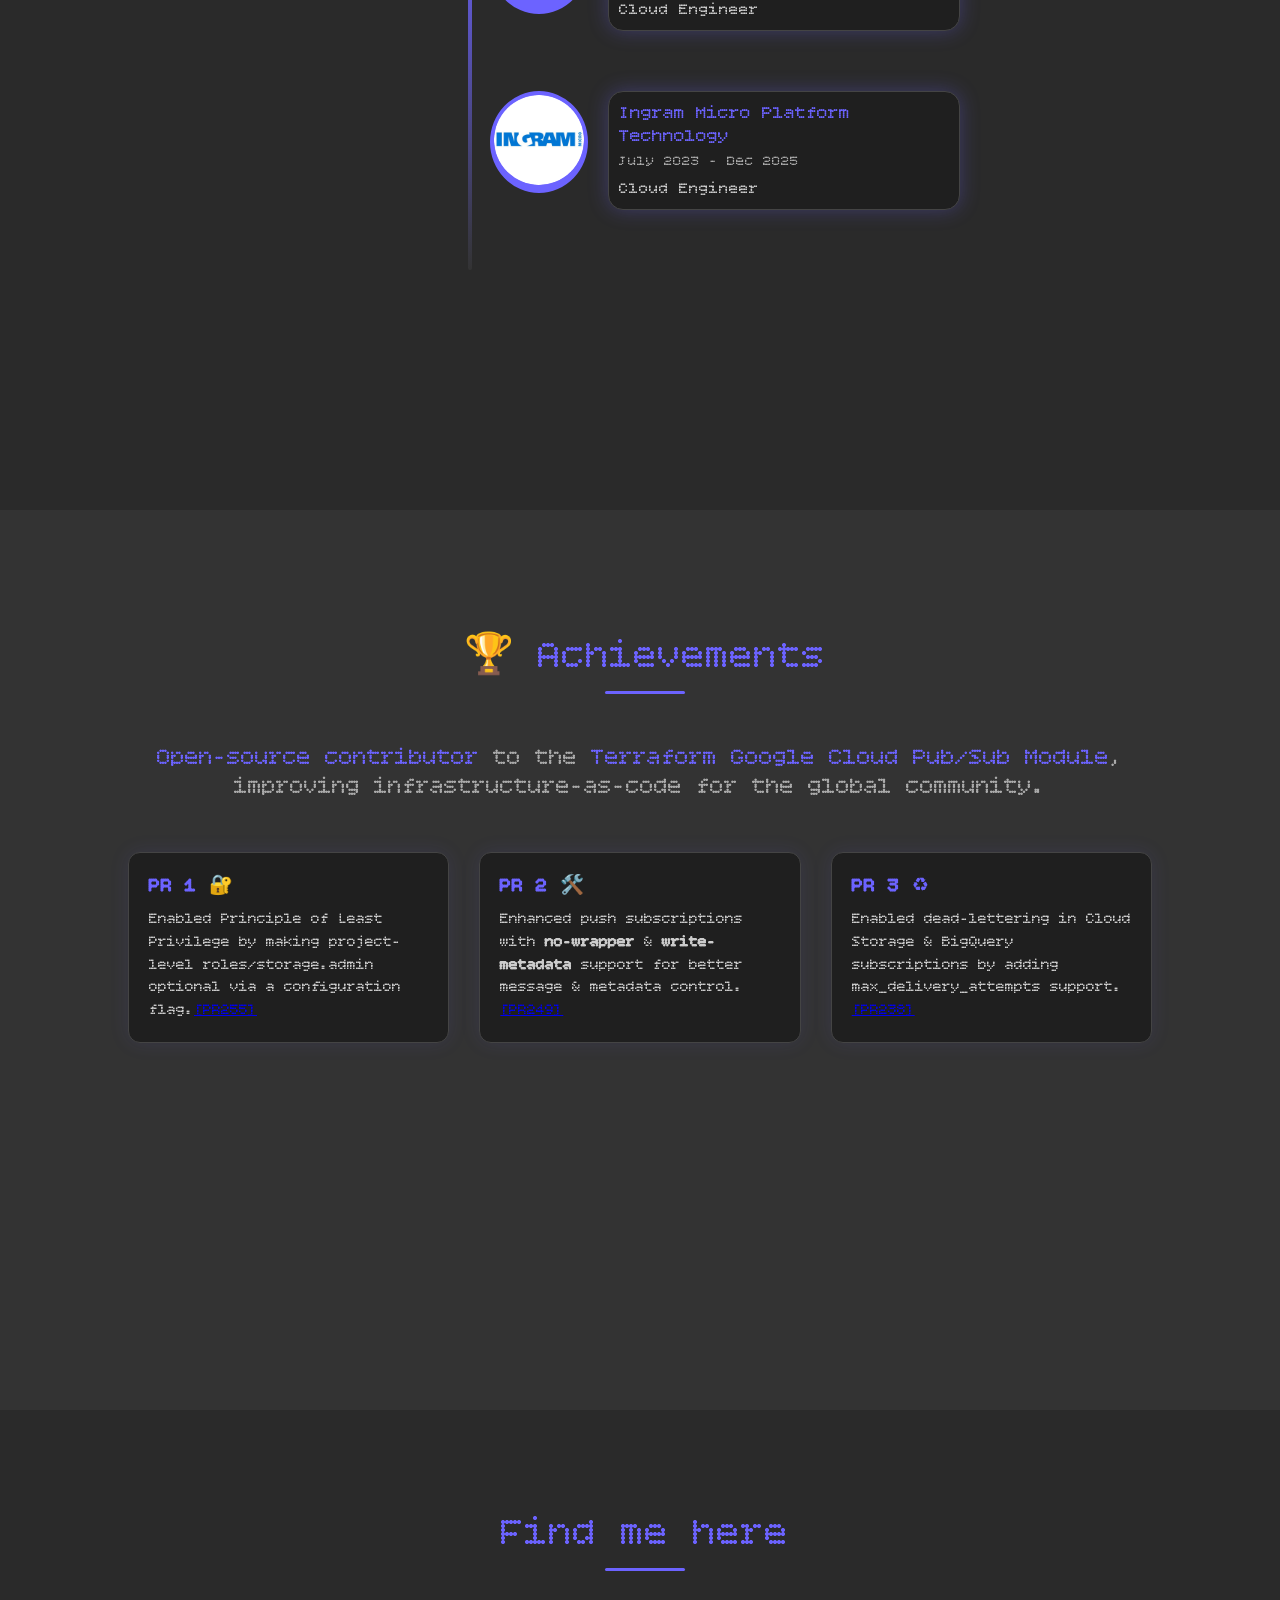
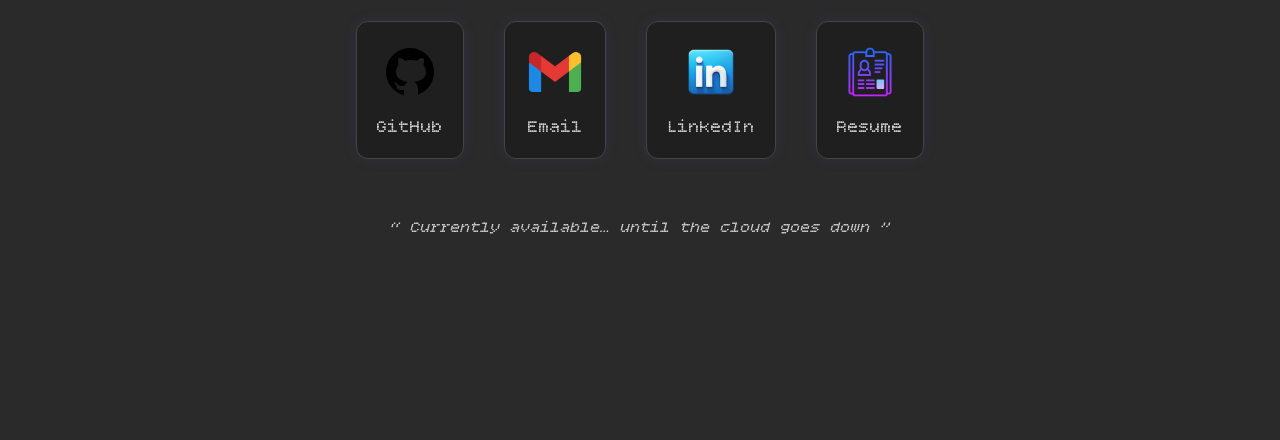
==== commit b8b35a27: "adding 2nd exp" ====
--- a/src/index.html
+++ b/src/index.html
@@ -143,6 +143,7 @@
                 </p>
             </div>
         </div>
+        
         <!-- First Job -->
         <div class="timeline-item">
             <div class="timeline-icon">
